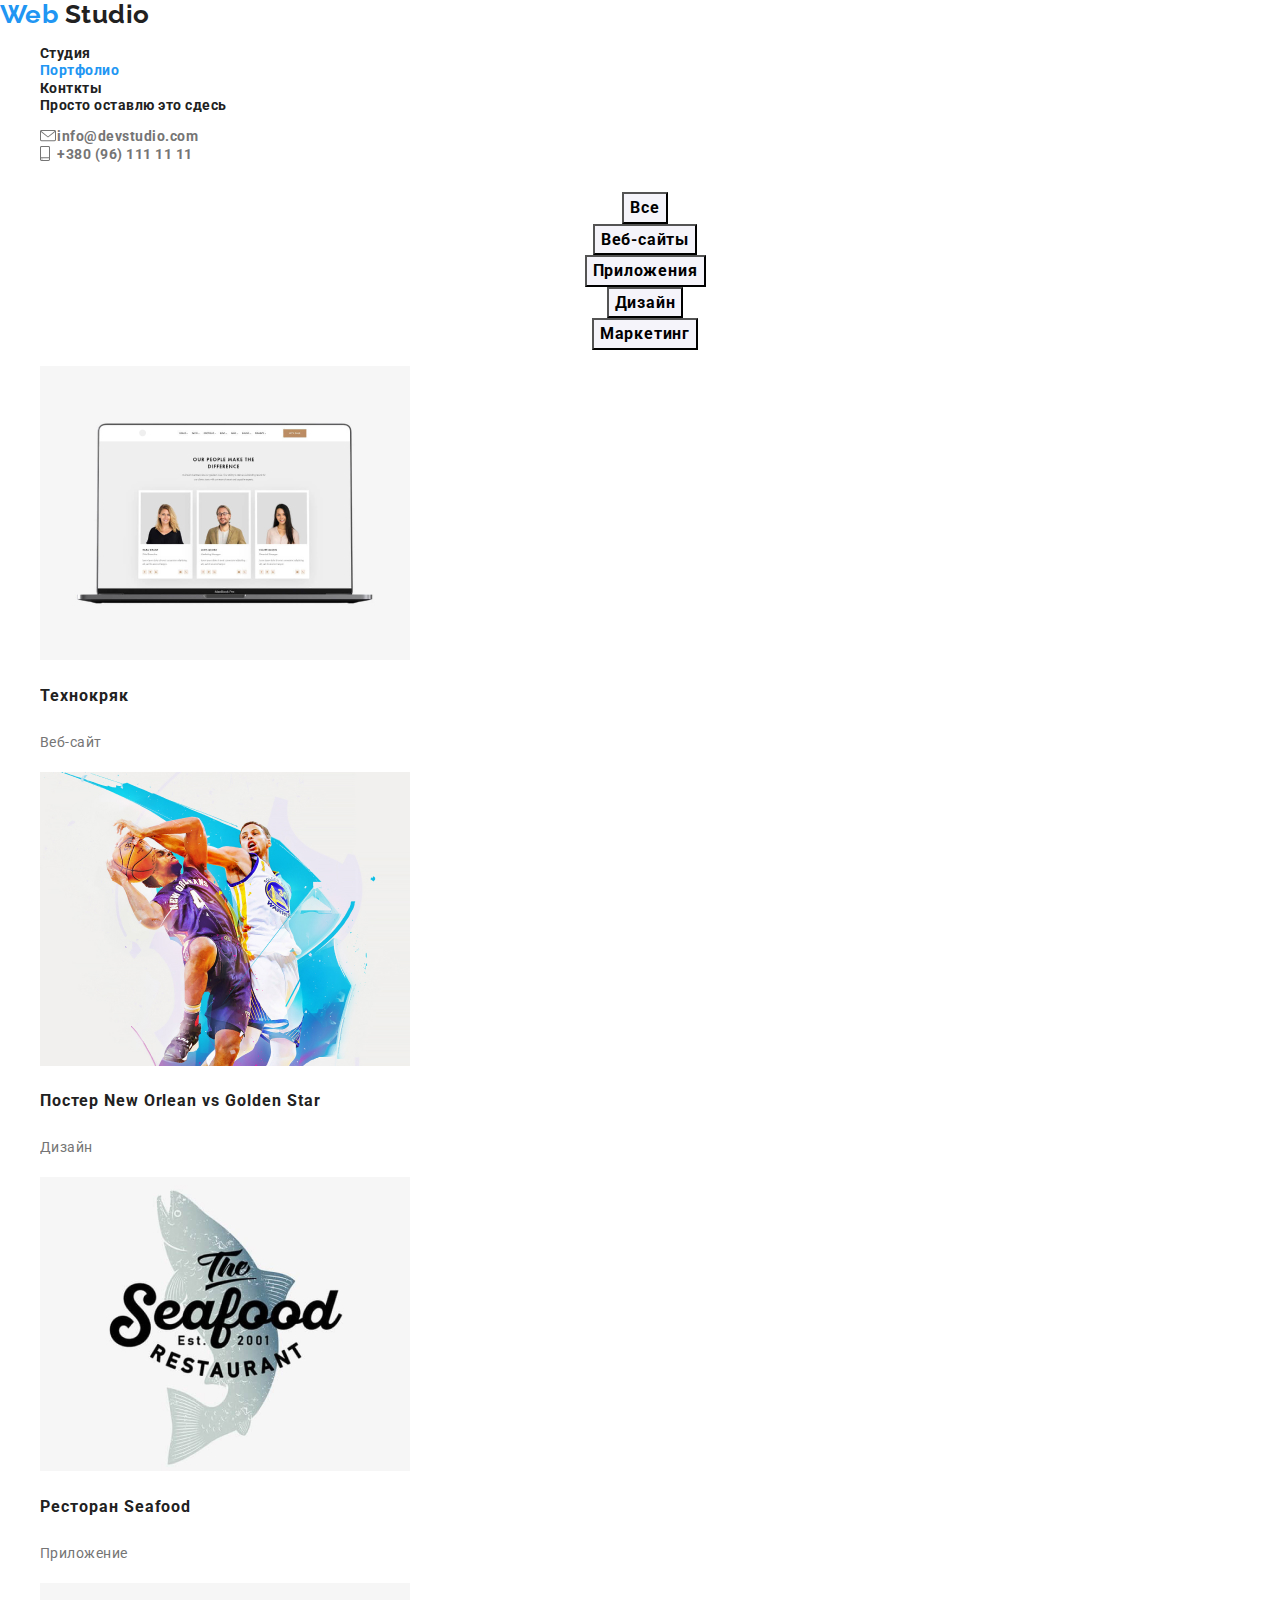
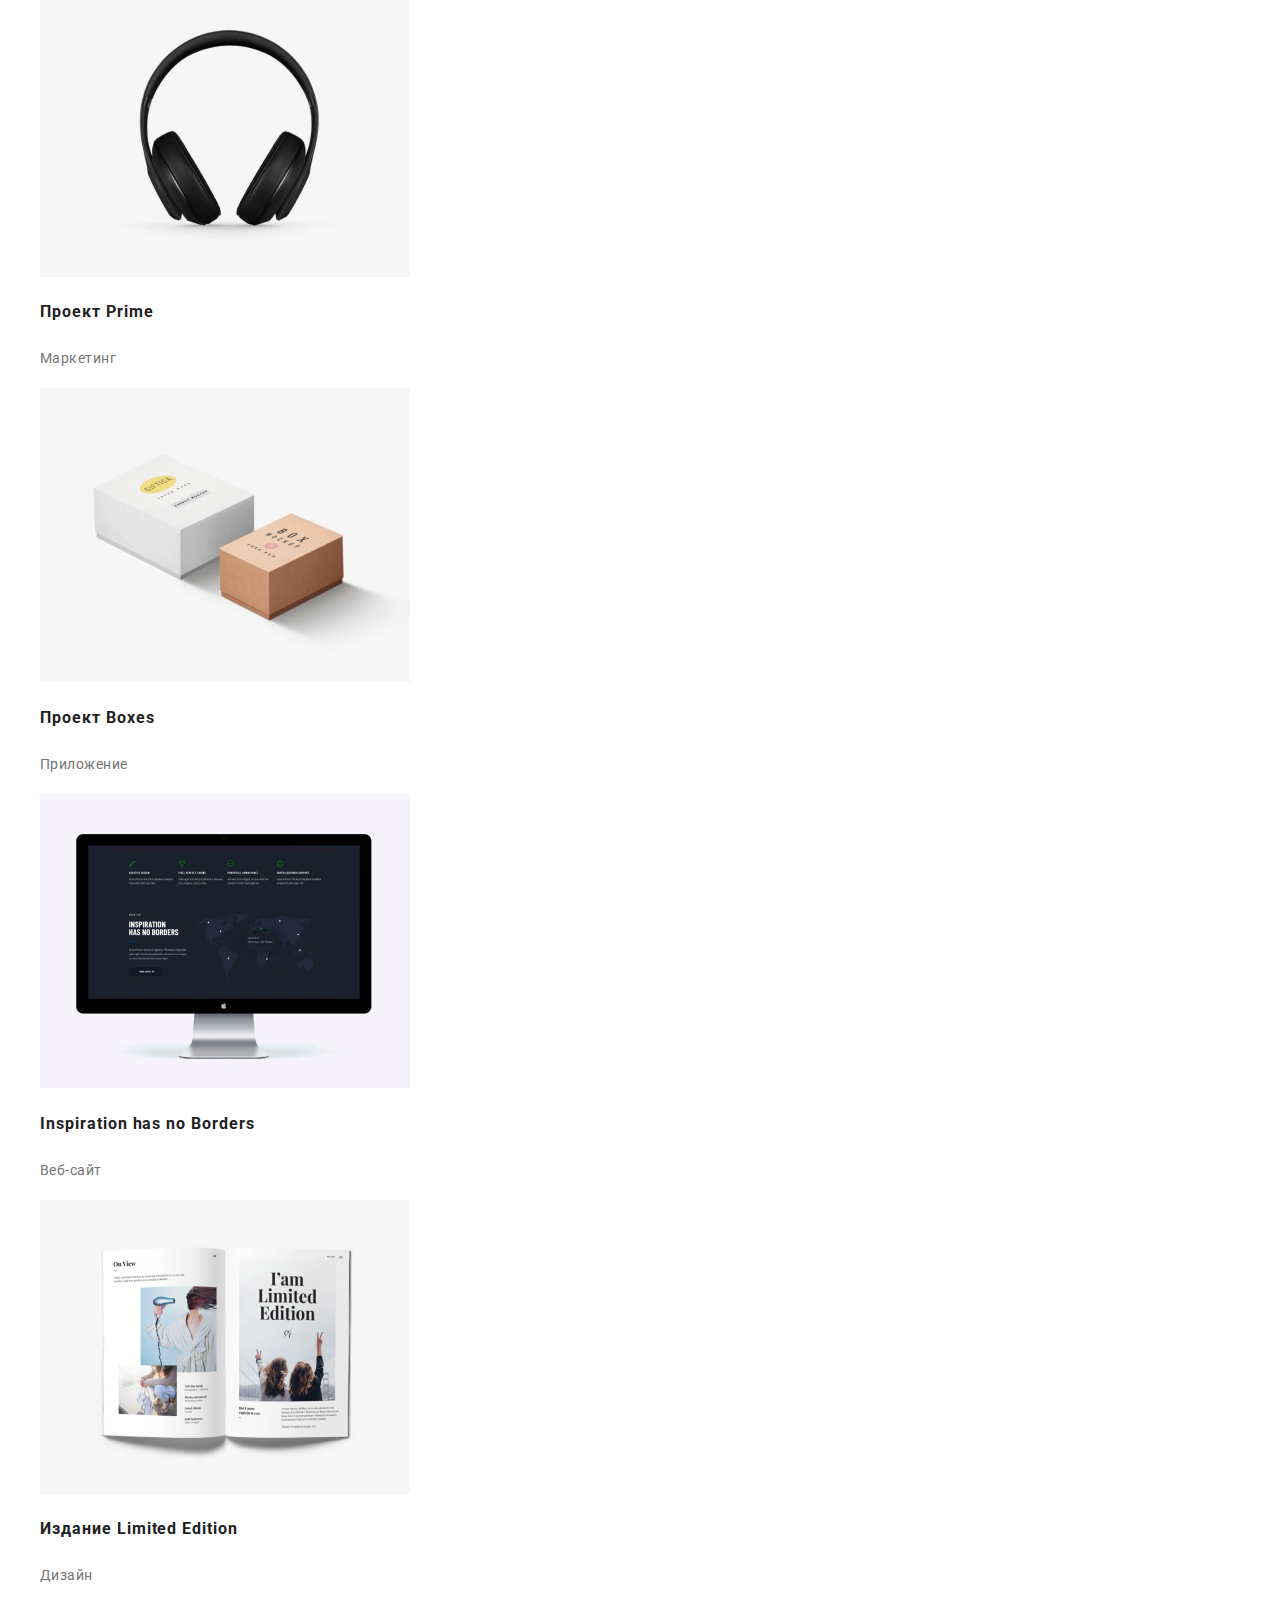
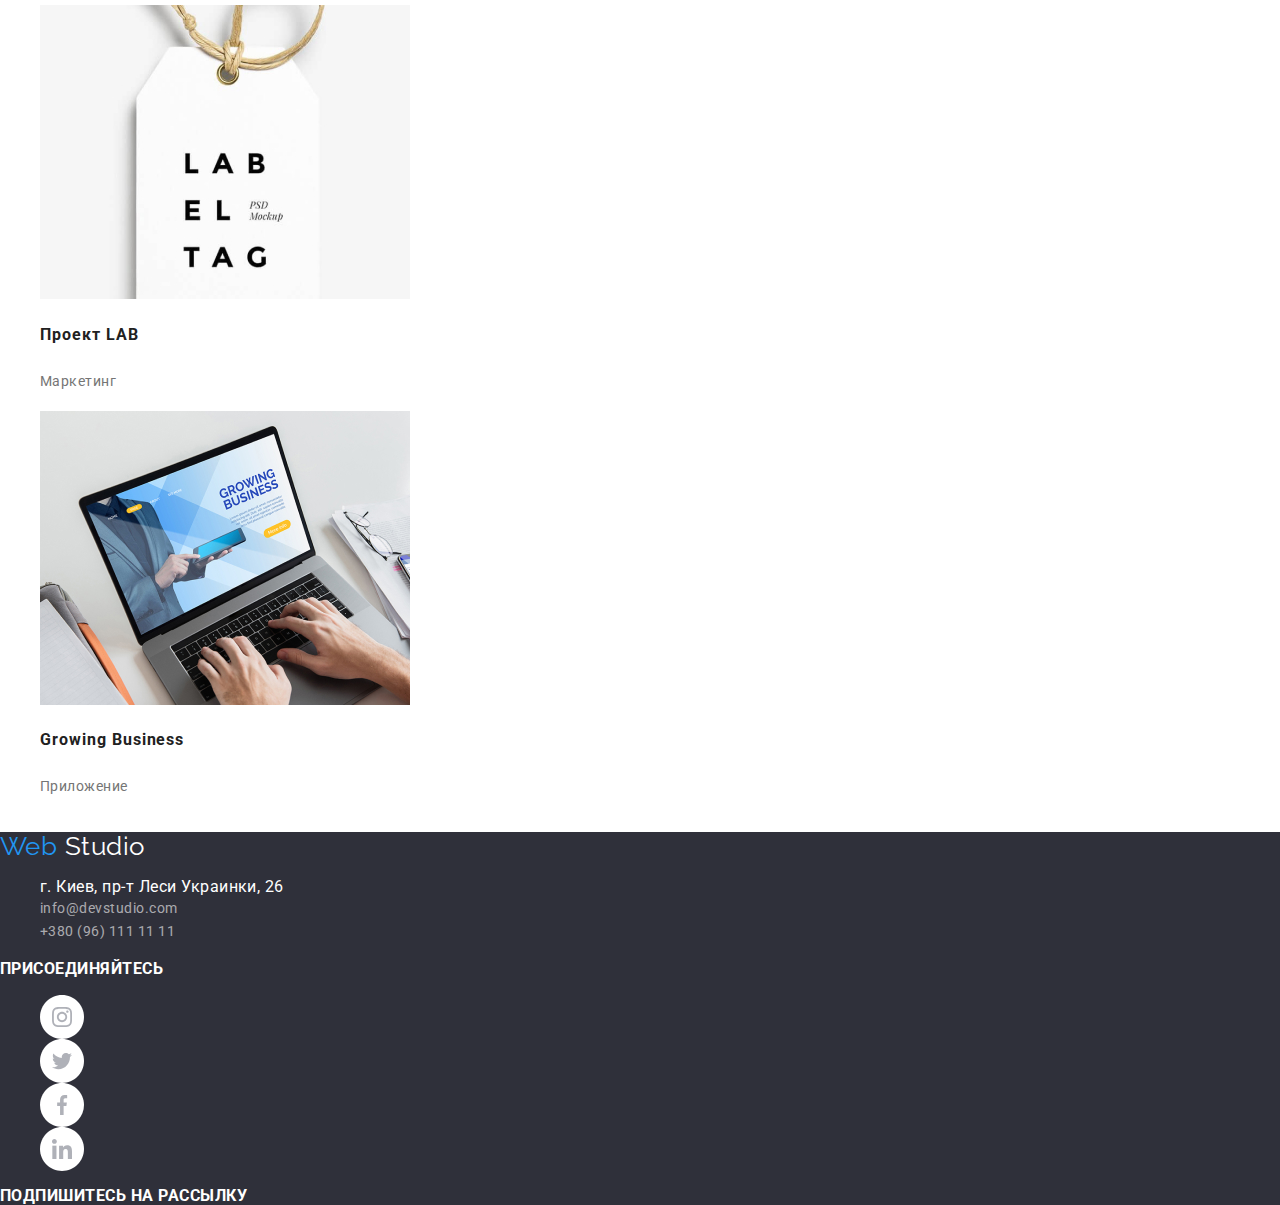
==== portfolio.html @ a967880a "Start" ====
<!DOCTYPE html>
<html lang="ru">

<head>
    <meta charset="UTF-8">
    <meta name="viewport" content="width=device-width, initial-scale=1.0">
    <link href="https://fonts.googleapis.com/css2?family=Roboto:wght@400;600&display=swap" rel="stylesheet">
    <link href="https://fonts.googleapis.com/css2?family=Raleway:wght@700&display=swap" rel="stylesheet">
    <link rel="stylesheet" href="./css/normalize.css">
    <link rel="stylesheet" href="./css/styles.css">
    <title>Web Studio</title>
</head>

<body>
    <header>
        <div class="wrapper-in-header">
            <nav class="top">
                <a class="logo" href="./index.html" aria-label="Главная страница"><span>Web</span> Studio</a>
                <ul class="top-nav-ul">
                    <li><a href="./index.html">Студия</a></li>
                    <li><a class="active-page" href="#">Портфолио</a></li>
                    <li><a href="#">Конткты</a></li>
                    <li><a href="https://xdpiqbx.github.io/goit-html-my/" target="_blank">Просто оставлю это сдесь</a></li>
                </ul>
            </nav>
            <address class="addres-header">
                <ul class="contact">
                    <li class="envelope">
                        <a href="mailto:info@devstudio.com" aria-label="e-mail">
                            &nbsp; &nbsp; &nbsp;info@devstudio.com
                            <!--тут я типа не знаю про padding ;)-->
                        </a>
                    </li>
                    <li class="phone">
                        <a href="tel:+380961111111" aria-label="Телефон">
                            &nbsp; &nbsp; &nbsp;+380 (96) 111 11 11
                            <!-- и тут тож ;)-->
                        </a>
                    </li>
                </ul>
            </address>
        </div>
    </header>
    <main>
        <section class="section portfolio">
            <h1 class="hidden-header-h">Портфолио</h1>
            <ul class="btn-group">
                <li><button type="button">Все</button></li>
                <li><button type="button">Веб-сайты</button></li>
                <li><button type="button">Приложения</button></li>
                <li><button type="button">Дизайн</button></li>
                <li><button type="button">Маркетинг</button></li>
            </ul>
            <ul class="ul-portfolio">
                <li>
                    <a href="#" aria-label="Ноутбук Технокряк">
                        <p class="hover-text" hidden>
                            Технокряк это современная площадка распространения коронавируса.
                            Компании используют эту платформу для цифрового шпионажа и атак
                            на защищённые сервера конкурентов.
                        </p>
                        <img src="./images/portfolio/project1.jpg" alt="Ноутбук Технокряк">
                        <h2>Технокряк</h2>
                        <p class="filter">Веб-сайт</p>
                    </a>
                </li>
                <li class="project2">
                    <a href="#" aria-label="Постер Баскербол">
                        <p class="hover-text" hidden>
                            Технокряк это современная площадка распространения коронавируса. Компании используют эту платформу для цифрового
                            шпионажа и атак на защищённые сервера конкурентов.
                        </p>
                        <img src="./images/portfolio/project2.jpg" alt="Постер Баскербол">
                        <h2>Постер New Orlean vs Golden Star</h2>
                        <p class="filter">Дизайн</p>
                    </a>
                </li>
                <li class="project3">
                    <a href="#" aria-label="Ресторан Seafood">
                        <p class="hover-text" hidden>
                            Технокряк это современная площадка распространения коронавируса. Компании используют эту платформу для цифрового
                            шпионажа и атак на защищённые сервера конкурентов.
                        </p>
                        <img src="./images/portfolio/project3.jpg" alt="Лого Ресторана Seafood">
                        <h2>Ресторан Seafood</h2>
                        <p class="filter">Приложение</p>
                    </a>
                </li>
                <li class="project4">
                    <a href="#" aria-label="Проект Prime">
                        <p class="hover-text" hidden>
                            Технокряк это современная площадка распространения коронавируса. Компании используют эту платформу для цифрового
                            шпионажа и атак на защищённые сервера конкурентов.
                        </p>
                        <img src="./images/portfolio/project4.jpg" alt="Наушники">
                        <h2>Проект Prime</h2>
                        <p class="filter">Маркетинг</p>
                    </a>
                </li>
                <li class="project5">
                    <a href="#" aria-label="Проект коробки">
                        <p class="hover-text" hidden>
                            Технокряк это современная площадка распространения коронавируса. Компании используют эту платформу для цифрового
                            шпионажа и атак на защищённые сервера конкурентов.
                        </p>
                        <img src="./images/portfolio/project5.jpg" alt="Чудо коробки">
                        <h2>Проект Boxes</h2>
                        <p class="filter">Приложение</p>
                    </a>
                </li>
                <li class="project6">
                    <a href="#" aria-label="Веб-сайт">
                        <p class="hover-text" hidden>
                            Технокряк это современная площадка распространения коронавируса. Компании используют эту платформу для цифрового
                            шпионажа и атак на защищённые сервера конкурентов.
                        </p>
                        <img src="./images/portfolio/project6.jpg" alt="Сайт на мониторе">
                        <h2>Inspiration has no Borders</h2>
                        <p class="filter">Веб-сайт</p>
                    </a>
                </li>
                <li class="project7">
                    <a href="#" aria-label="Дизайн">
                        <p class="hover-text" hidden>
                            Технокряк это современная площадка распространения коронавируса. Компании используют эту платформу для цифрового
                            шпионажа и атак на защищённые сервера конкурентов.
                        </p>
                        <img src="./images/portfolio/project7.jpg" alt="Разворот книги с фантастическим дизайном">
                        <h2>Издание Limited Edition</h2>
                        <p class="filter">Дизайн</p>
                    </a>
                </li>
                <li class="project8">
                    <a href="#" aria-label="Маркетинг">
                        <p class="hover-text" hidden>
                            Технокряк это современная площадка распространения коронавируса. Компании используют эту платформу для цифрового
                            шпионажа и атак на защищённые сервера конкурентов.
                        </p>
                        <img src="./images/portfolio/project8.jpg" alt="Прикольная лейба на шнурке">
                        <h2>Проект LAB</h2>
                        <p class="filter">Маркетинг</p>
                    </a>
                </li>
                <li class="project9">
                    <a href="#" aria-label="Приложение">
                        <p class="hover-text" hidden>
                            Технокряк это современная площадка распространения коронавируса. Компании используют эту платформу для цифрового
                            шпионажа и атак на защищённые сервера конкурентов.
                        </p>
                        <img src="./images/portfolio/project9.jpg" alt="Приложение на ноутбуке">
                        <h2>Growing Business</h2>
                        <p class="filter">Приложение</p>
                    </a>
                </li>
            </ul>
        </section>
    </main>
    <footer>
        <div class="wrapper-in-footer">
            <div>
                <a class="logo" href="./index.html" aria-label="Главная страница"><span>Web</span> Studio</a>
                <address class="addres-footer">
                    <ul>
                        <li>г. Киев, пр-т Леси Украинки, 26</li>
                        <li><a href="mailto:info@devstudio.com">info@devstudio.com</a></li>
                        <li><a href="tel:+380961111111">+380 (96) 111 11 11</a></li>
                    </ul>
                </address>
            </div>
            <div class="join">
                <b>ПРИСОЕДИНЯЙТЕСЬ</b>
                <ul>
                    <li class="instagram"><a href="#" aria-label="Instagram"></a></li>
                    <li class="twitter"><a href="#" aria-label="Twitter"></a></li>
                    <li class="facebook"><a href="#" aria-label="Facebook"></a></li>
                    <li class="linkedin"><a href="#" aria-label="Linkedin"></a></li>
                </ul>
            </div>
            <div class="subscribe">
                <b>ПОДПИШИТЕСЬ НА РАССЫЛКУ</b>
            </div>
        </div>
    </footer>
</body>
</html>
---- css/styles.css ----
:root{
    --main-font-family: 'Roboto', sans-serif;
    --logo-font-family: 'Raleway', sans-serif;
    
    --main-font-color: #212121;
    --main-font-on-dark-fon-color: #ffffff;
    --secondary-font-color: #757575;
    --address-footer-a-color: rgba(255, 255, 255, 0.6);

    --secondary-bg-color: #F5F4FA;
    --member-card-bg-color: #ffffff;
    --what-we-do-card-header-bg-color: rgba(47, 48, 58, 0.8);
    --footer-bg-color: #2F303A;

    --header-border-color: #ECECEC;
    --clients-border-color: #AFB1B8;
    --portfolio-card-border-color: #EEEEEE;
    
    --main-hover-color: #2196F3;

    --max-width: 1250px;
}



/* body ===================================================================== */
body{
    font-family: var(--main-font-family);
    color: var(--main-font-color);
    letter-spacing: 0.03em;
}



/* some reset ===================================================================== */
a{ text-decoration: none; }

address{ font-style: normal; }

ul{ list-style-type: none; }



/* Header ===================================================================== */
header{
    color: var(--main-font-color);
}


    header li, header a{
        font-weight: 700;
        vertical-align: middle;
        color: var(--main-font-color);
    }

        .logo{
            font-family: var(--logo-font-family);
            font-size: 26px;
            color: var(--main-font-color);
            text-decoration: none;
        }

            .logo span{ color: var(--main-hover-color); }

        .top,
        .top-nav-ul,
        .addres-header{
            font-size: 14px;
        }

            .addres-header a{ color: var(--secondary-font-color); }

        .contact li{
            background-repeat: no-repeat;
            background-position: left;
        }

            .envelope{ /* small icon */
                background-image: url("../images/envelope.svg");
            }

            .phone{ /* small icon */
                background-image: url("../images/smartphone.svg");
            }

    /*menu hover effect ==================== */
    .active-page,
    .top-nav-ul a:hover,
    .top-nav-ul a:focus{
        color: var(--main-hover-color);
    }

    address a:hover,
    address a:focus{ color: var(--main-hover-color); }

/*Footer ===================================================================== */
footer{
    color: var(--main-font-on-dark-fon-color);
    background-color: var(--footer-bg-color);
}
    .wrapper-in-footer{
        max-width: var(--max-width);
    }

    footer div{
        vertical-align: top;
    }

        footer .logo{ color: var(--main-font-on-dark-fon-color); }

            .addres-footer ul li{
                display: block;
            }
    
    .addres-footer ul li a{
        font-family: var(--main-font-family);
        font-style: normal;
        font-weight: 400;
        line-height: 1.7;
        font-size: 14px;
        color: var(--address-footer-a-color);
    }


/*Main element ===================== index.html ================================================*/
.hero{
    text-align: center;
    background-image: url("../images/hero-image.jpg");
    background-position: center;
}

    .wrapper-bg-transparent-in-hero{
        background-color: rgba(47, 48, 58, 0.8);
        height: 100%;
    }

    .hero h1{
        color:var(--main-font-on-dark-fon-color);
        font-family: var(--main-font-family);
        font-style: normal;
        font-weight: 900;
        font-size: 44px;
        line-height: 1.36;
        text-align: center;
        letter-spacing: 0.06em;
        text-transform: uppercase;
    }

    .hero button{
        line-height: 1.9;
        background-color: var(--main-hover-color);
        font-family: var(--main-font-family);
        color: var(--secondary-bg-color);
        font-size: 16px;
        font-weight: 700;
        letter-spacing: 0.06em;
    }

.wrapper-full-width{
    background-color: var(--secondary-bg-color);
}

.section-title{
    font-size: 36px;
    line-height: 1.17;
}



/*in section benefits ===================== index.html ================================================*/
.hidden-header-h{
    line-height: 0;
    font-size: 0;
}

.benefits-list{
    text-align: center;
}

    .benefits-list li{
        width: 270px;
        text-align: left;
    }

        .benefits-list div{
            text-align: center;
            background-color: var(--secondary-bg-color);
            line-height: 120px;
        }

            .benefits-list div img{
                vertical-align: middle;
            }

        .benefits-list p{
            font-family: var(--main-font-family);
            font-style: normal;
            font-weight: 400;
            font-size: 14px;
            line-height: 1.7;
            color: var(--secondary-font-color);
        }



/*in section what-we-do ===================== index.html ================================================*/
.what-we-do a{
    color: var(--main-font-on-dark-fon-color);
}

    .what-we-do h3{
        background-color: var(--what-we-do-card-header-bg-color);
        line-height: 70px;
        font-family: var(--main-font-family);
        font-weight: 600;
        font-size: 14px;
        text-align: center;
        letter-spacing: 0.1em;
        text-transform: uppercase;
    }



/*in section our-team ===================== index.html ================================================*/
.our-team{
    text-align: center;
}
        
    .our-team-member{
        background-color:var(--member-card-bg-color);
        width: 270px;
        text-align: center;
    }

        .our-team-member b{
            font-family: var(--main-font-family);
            font-style: normal;
            font-weight: 400;
            font-size: 16px;
            line-height: 1.9;
            text-align: center;
            color: var(--secondary-font-color);
        }

            .social li,
            .join li{
                height: 44px;
                background-repeat: no-repeat;
            }

                .social a,
                .join a{ /* .join icons in footer */
                    display: block;
                    width: 44px;
                    height: 44px;
                }
            
            .instagram {background-image: url("../images/instagramico.svg");}
            .twitter {background-image: url("../images/twitterico.svg");}
            .facebook {background-image: url("../images/facebookico.svg");}
            .linkedin {background-image: url("../images/linkedinico.svg");}
            


/*in section clients ===================== index.html ================================================*/
.clients{
    text-align: center;
}

    .clients li{
        width: 170px;
        line-height: 90px;
    }

    .clients a{
        background-position: center;
        background-repeat: no-repeat;
        display:block;
    }

        .client1{ background-image: url("../images/clients/client1.svg"); }
        .client2{ background-image: url("../images/clients/client2.svg"); }
        .client3{ background-image: url("../images/clients/client3.svg"); }
        .client4{ background-image: url("../images/clients/client4.svg"); }
        .client5{ background-image: url("../images/clients/client5.svg"); }
        .client6{ background-image: url("../images/clients/client6.svg"); }



/*in section portfolio ===================== portfolio.html ================================================*/    
.portfolio{
    max-width: var(--max-width);
}

    .btn-group{
        text-align: center;
    }

        .btn-group button{
            font-size: 16px;
            line-height: 1.6;
            background-color: var(--secondary-bg-color);
            font-family: var(--main-font-family);
            font-weight: 700;
            letter-spacing: 0.05em;
        }

        .btn-group button:hover,
        .btn-group button:focus{
            background-color: var(--main-hover-color);
            color: var(--secondary-bg-color);
        }

    .ul-portfolio{
        text-align: center;
    }

        .ul-portfolio li{
            width: 370px;
            overflow: hidden;
        }
        
        .ul-portfolio a{
            text-decoration: none;
            width: inherit;
        }
            .ul-portfolio li h2,
            .ul-portfolio li p{
                text-align: left;
            } 

        .ul-portfolio a h2{
            color: var(--main-font-color);
            font-family: var(--main-font-family);
            font-style: normal;
            font-weight: 700;
            font-size: 16px;
            line-height: 2.25;
            letter-spacing: 0.06em;
        }

        .ul-portfolio p{
            color: var(--secondary-font-color);
            font-family: var(--main-font-family);
            font-style: normal;
            font-weight: 400;
            font-size: 14px;
            line-height: 2.14;
        }

        .ul-portfolio .hover-text{
            visibility: hidden;
        }
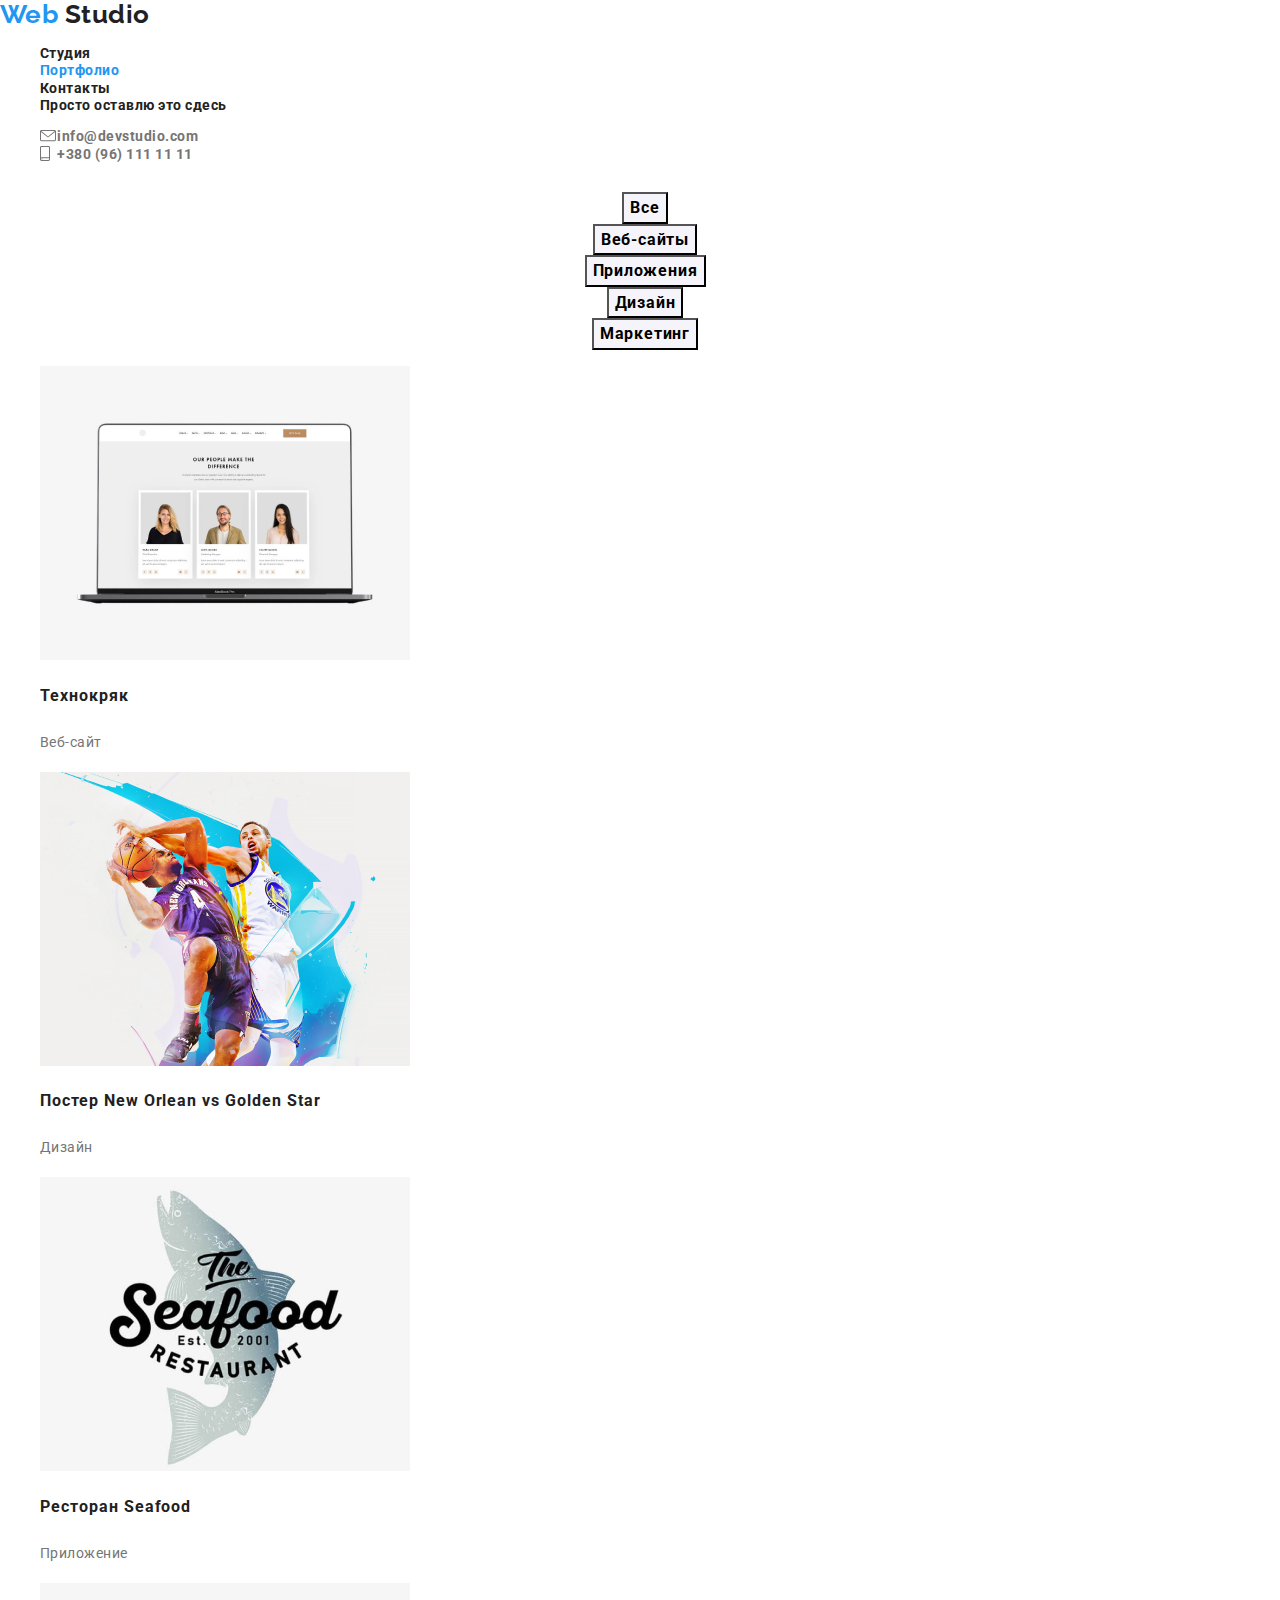
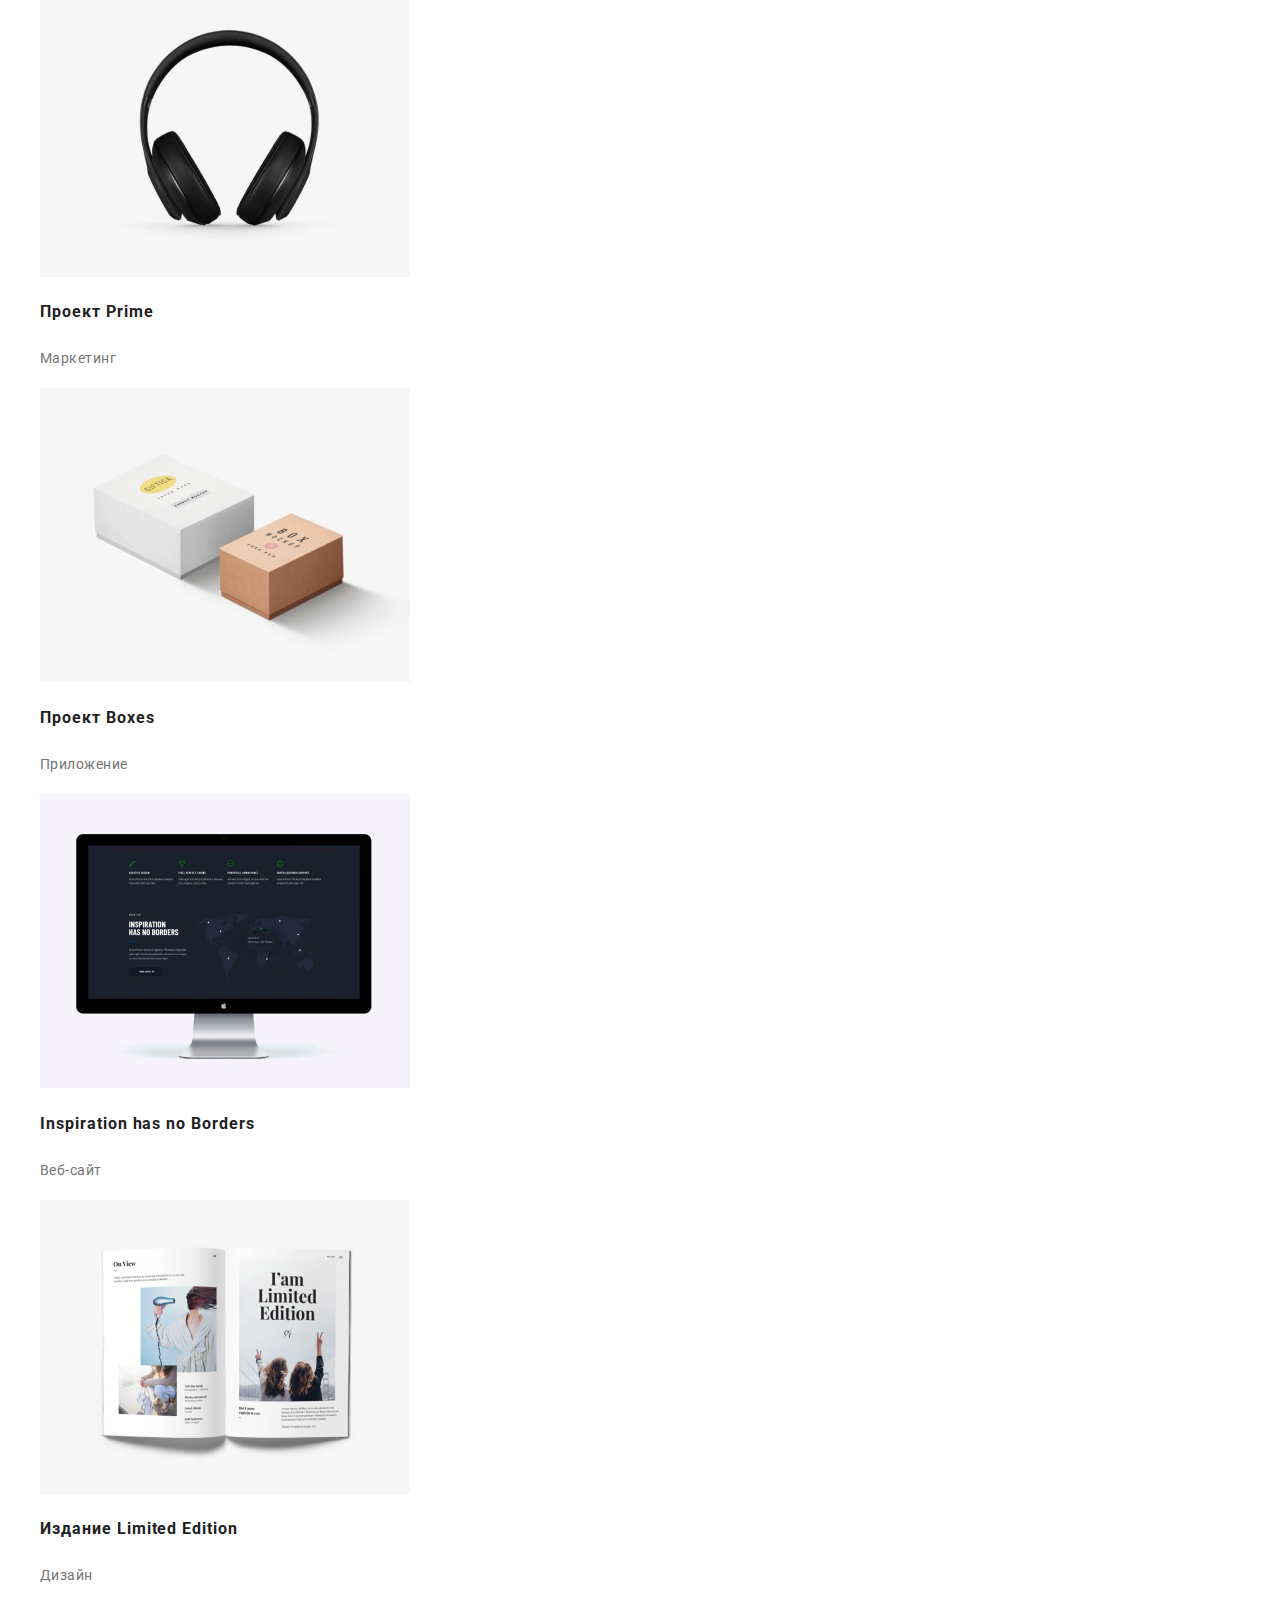
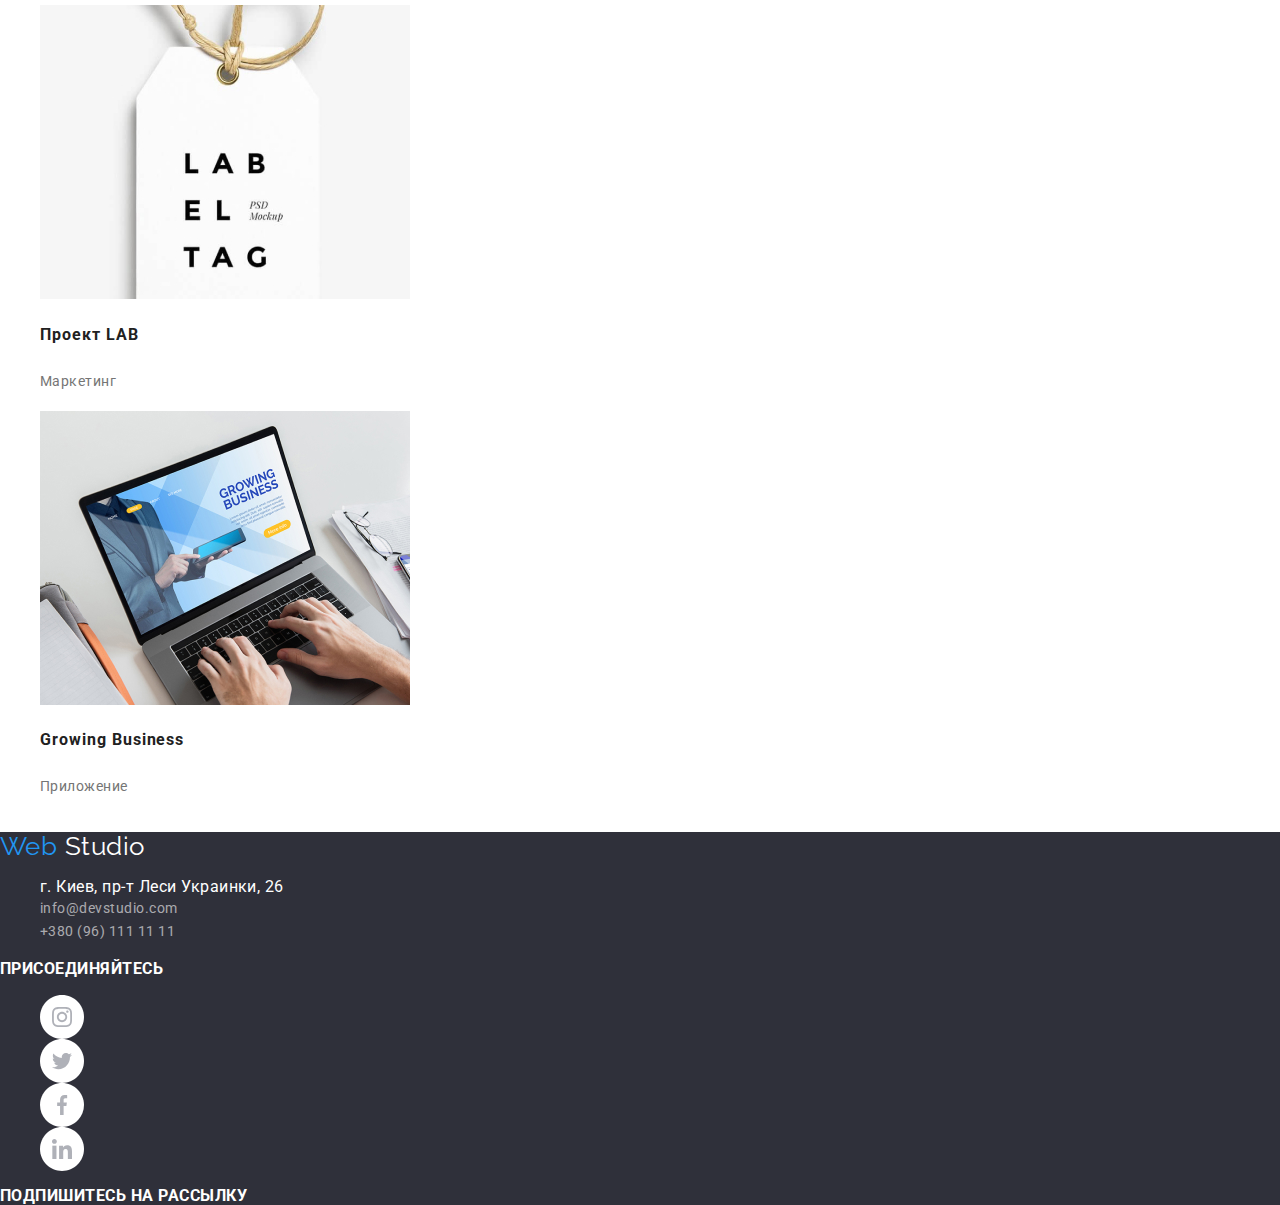
==== commit 35be4d39: "очепятка" ====
--- a/portfolio.html
+++ b/portfolio.html
@@ -19,7 +19,7 @@
                 <ul class="top-nav-ul">
                     <li><a href="./index.html">Студия</a></li>
                     <li><a class="active-page" href="#">Портфолио</a></li>
-                    <li><a href="#">Конткты</a></li>
+                    <li><a href="#">Контакты</a></li>
                     <li><a href="https://xdpiqbx.github.io/goit-html-my/" target="_blank">Просто оставлю это сдесь</a></li>
                 </ul>
             </nav>
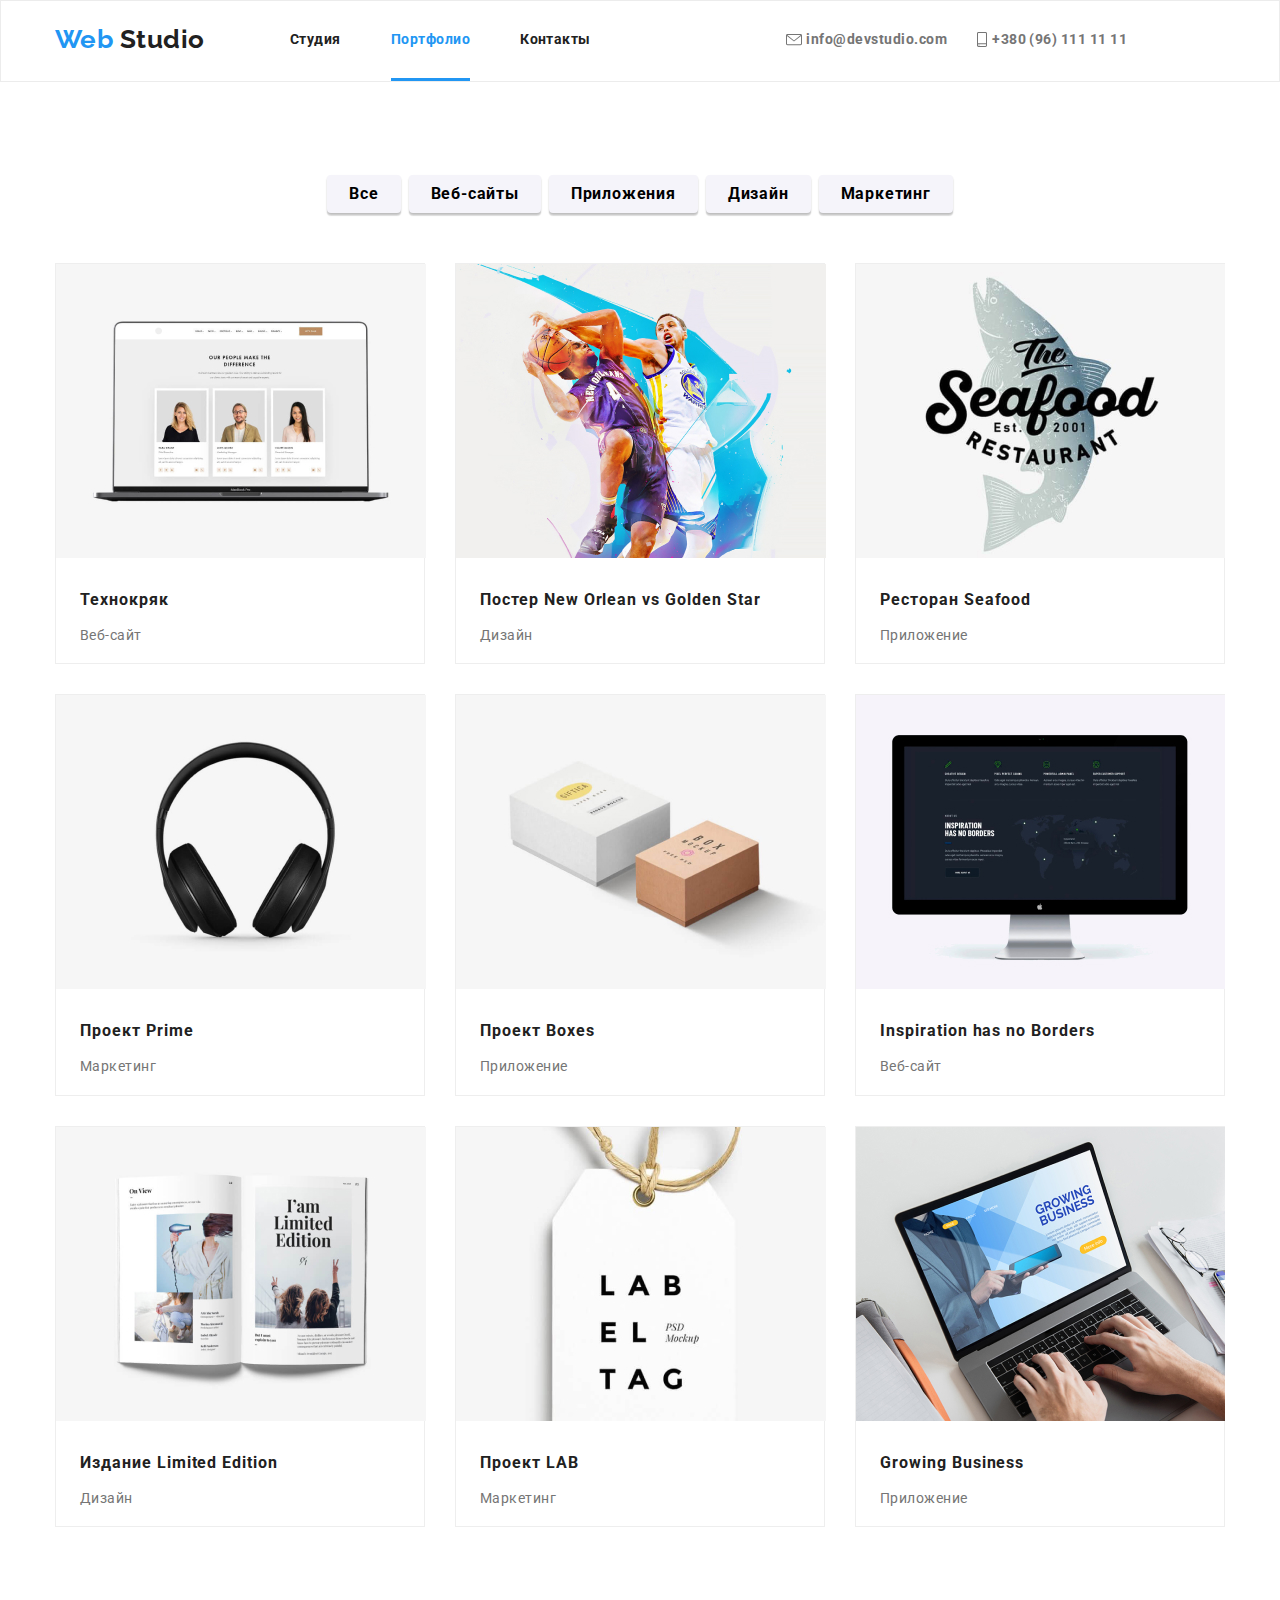
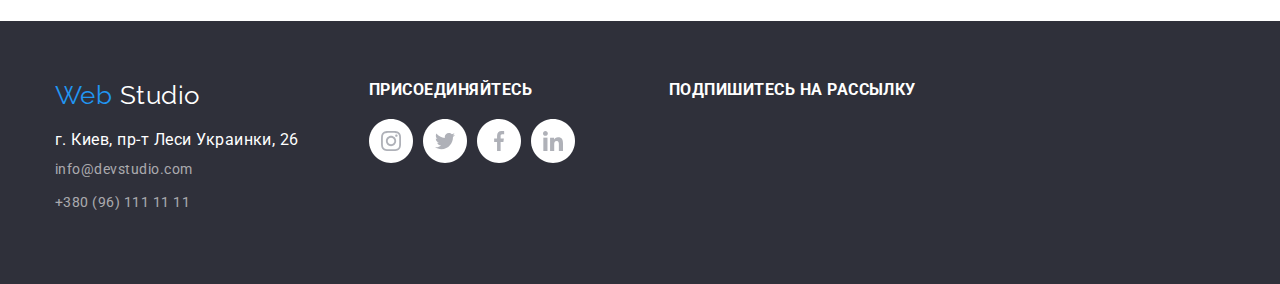
==== commit 119ee8e9: "HW-3" ====
--- a/portfolio.html
+++ b/portfolio.html
@@ -1,6 +1,5 @@
 <!DOCTYPE html>
 <html lang="ru">
-
 <head>
     <meta charset="UTF-8">
     <meta name="viewport" content="width=device-width, initial-scale=1.0">
@@ -13,29 +12,21 @@
 
 <body>
     <header>
-        <div class="wrapper-in-header">
-            <nav class="top">
+        <div class="wrapper-in-header section flex-container">
+            <nav class="top flex-container">
                 <a class="logo" href="./index.html" aria-label="Главная страница"><span>Web</span> Studio</a>
-                <ul class="top-nav-ul">
+                <ul class="top-nav-ul flex-container">
                     <li><a href="./index.html">Студия</a></li>
                     <li><a class="active-page" href="#">Портфолио</a></li>
                     <li><a href="#">Контакты</a></li>
-                    <li><a href="https://xdpiqbx.github.io/goit-html-my/" target="_blank">Просто оставлю это сдесь</a></li>
                 </ul>
             </nav>
             <address class="addres-header">
-                <ul class="contact">
+                <ul class="contact flex-container">
                     <li class="envelope">
-                        <a href="mailto:info@devstudio.com" aria-label="e-mail">
-                            &nbsp; &nbsp; &nbsp;info@devstudio.com
-                            <!--тут я типа не знаю про padding ;)-->
-                        </a>
+                        <a href="mailto:info@devstudio.com" aria-label="e-mail">info@devstudio.com</a>
                     </li>
-                    <li class="phone">
-                        <a href="tel:+380961111111" aria-label="Телефон">
-                            &nbsp; &nbsp; &nbsp;+380 (96) 111 11 11
-                            <!-- и тут тож ;)-->
-                        </a>
+                    <li class="phone"><a href="tel:+380961111111" aria-label="Телефон">+380 (96) 111 11 11</a>
                     </li>
                 </ul>
             </address>
@@ -44,14 +35,14 @@
     <main>
         <section class="section portfolio">
             <h1 class="hidden-header-h">Портфолио</h1>
-            <ul class="btn-group">
+            <ul class="btn-group flex-container">
                 <li><button type="button">Все</button></li>
                 <li><button type="button">Веб-сайты</button></li>
                 <li><button type="button">Приложения</button></li>
                 <li><button type="button">Дизайн</button></li>
                 <li><button type="button">Маркетинг</button></li>
             </ul>
-            <ul class="ul-portfolio">
+            <ul class="ul-portfolio flex-container">
                 <li>
                     <a href="#" aria-label="Ноутбук Технокряк">
                         <p class="hover-text" hidden>
@@ -156,8 +147,8 @@
         </section>
     </main>
     <footer>
-        <div class="wrapper-in-footer">
-            <div>
+        <div class="wrapper-in-footer section flex-container">
+            <div class="logo-and-contact">
                 <a class="logo" href="./index.html" aria-label="Главная страница"><span>Web</span> Studio</a>
                 <address class="addres-footer">
                     <ul>
@@ -169,7 +160,7 @@
             </div>
             <div class="join">
                 <b>ПРИСОЕДИНЯЙТЕСЬ</b>
-                <ul>
+                <ul class="social flex-container">
                     <li class="instagram"><a href="#" aria-label="Instagram"></a></li>
                     <li class="twitter"><a href="#" aria-label="Twitter"></a></li>
                     <li class="facebook"><a href="#" aria-label="Facebook"></a></li>
--- a/css/styles.css
+++ b/css/styles.css
@@ -18,10 +18,18 @@
     
     --main-hover-color: #2196F3;
 
-    --max-width: 1250px;
-}
-
-
+    --max-width: 1200px;
+}
+
+html {
+    box-sizing: border-box;
+}
+  
+*,
+*::before,
+*::after {
+    box-sizing: inherit;
+}
 
 /* body ===================================================================== */
 body{
@@ -30,30 +38,59 @@
     letter-spacing: 0.03em;
 }
 
-
-
 /* some reset ===================================================================== */
 a{ text-decoration: none; }
 
 address{ font-style: normal; }
 
-ul{ list-style-type: none; }
-
-
+ul{ 
+    list-style-type: none;
+    padding: 0;
+    margin: 0;
+}
+
+p, h2{
+    margin: 0;
+}
 
 /* Header ===================================================================== */
 header{
     color: var(--main-font-color);
-}
-
+    border: 1px solid var(--header-border-color);;
+}
+
+.section{
+    margin: 0 auto;
+    max-width: var(--max-width);
+    padding-left: 15px;
+    padding-right: 15px;
+}
+
+.index-no-border{
+    border: 0;
+}
+
+.wrapper-in-header{
+    height: 80px;
+}
+
+.flex-container{
+    display: flex;
+    align-items: stretch;
+    flex-grow: 2;
+    flex-wrap: wrap;
+
+}
 
     header li, header a{
+        display: block;
+        line-height: 77px;
         font-weight: 700;
-        vertical-align: middle;
         color: var(--main-font-color);
     }
 
         .logo{
+            margin-right: 85px;
             font-family: var(--logo-font-family);
             font-size: 26px;
             color: var(--main-font-color);
@@ -68,18 +105,32 @@
             font-size: 14px;
         }
 
+            .top-nav-ul li:not(:last-child){
+                margin-right: 50px;
+            }
+        
+        .addres-header{
+            flex-grow: 1;
+        }
+
             .addres-header a{ color: var(--secondary-font-color); }
 
-        .contact li{
-            background-repeat: no-repeat;
-            background-position: left;
-        }
+            .contact li:not(:last-child){
+                margin-right: 30px;
+            }
+            
+            .contact li{
+                background-repeat: no-repeat;
+                background-position: left;
+            }
 
             .envelope{ /* small icon */
+                padding-left: 20px;
                 background-image: url("../images/envelope.svg");
             }
 
             .phone{ /* small icon */
+                padding-left: 15px;
                 background-image: url("../images/smartphone.svg");
             }
 
@@ -88,10 +139,15 @@
     .top-nav-ul a:hover,
     .top-nav-ul a:focus{
         color: var(--main-hover-color);
-    }
-
+        border-bottom: solid 3px var(--main-hover-color);
+        border-collapse: collapse;
+    }
+    
     address a:hover,
-    address a:focus{ color: var(--main-hover-color); }
+    address a:focus{
+        color: var(--main-hover-color);
+    }
+
 
 /*Footer ===================================================================== */
 footer{
@@ -99,6 +155,7 @@
     background-color: var(--footer-bg-color);
 }
     .wrapper-in-footer{
+        padding-top: 60px;
         max-width: var(--max-width);
     }
 
@@ -106,12 +163,33 @@
         vertical-align: top;
     }
 
+    .logo-and-contact{
+        margin-right: 70px;
+        padding-bottom: 60px;
+    }
+
+    .logo-and-contact .logo,
+    .join b,
+    .subscribe b{
+        display: block;
+        margin-bottom: 20px;
+    }
+
+    .join{
+        width: 206px;
+        margin-right: 94px;
+    }
+
+    .join .social{
+        justify-content: space-between;
+    }
+
         footer .logo{ color: var(--main-font-on-dark-fon-color); }
 
-            .addres-footer ul li{
-                display: block;
-            }
-    
+    .addres-footer ul li{
+        margin-bottom: 9px;
+    }
+
     .addres-footer ul li a{
         font-family: var(--main-font-family);
         font-style: normal;
@@ -127,6 +205,8 @@
     text-align: center;
     background-image: url("../images/hero-image.jpg");
     background-position: center;
+    height: 600px;
+    margin-bottom: 94px;
 }
 
     .wrapper-bg-transparent-in-hero{
@@ -135,6 +215,9 @@
     }
 
     .hero h1{
+        margin: 0;
+        padding-top: 200px;
+        padding-bottom: 30px;
         color:var(--main-font-on-dark-fon-color);
         font-family: var(--main-font-family);
         font-style: normal;
@@ -147,6 +230,7 @@
     }
 
     .hero button{
+        padding: 10px 32px;
         line-height: 1.9;
         background-color: var(--main-hover-color);
         font-family: var(--main-font-family);
@@ -154,6 +238,9 @@
         font-size: 16px;
         font-weight: 700;
         letter-spacing: 0.06em;
+        box-shadow: 0px 4px 4px rgba(0, 0, 0, 0.15);
+        border: 0;
+        border-radius: 4px;
     }
 
 .wrapper-full-width{
@@ -168,12 +255,17 @@
 
 
 /*in section benefits ===================== index.html ================================================*/
+.benefits{
+    margin-bottom: 94px;
+}
+
 .hidden-header-h{
     line-height: 0;
     font-size: 0;
 }
 
 .benefits-list{
+    justify-content: space-between;
     text-align: center;
 }
 
@@ -186,6 +278,7 @@
             text-align: center;
             background-color: var(--secondary-bg-color);
             line-height: 120px;
+            border-radius: 4px;
         }
 
             .benefits-list div img{
@@ -204,6 +297,19 @@
 
 
 /*in section what-we-do ===================== index.html ================================================*/
+.what-we-do{
+    margin-bottom: 94px;
+}
+
+.section-title{
+    margin-bottom: 50px;
+    text-align: center;
+}
+
+.what-we-do-list{
+    justify-content: space-between;
+}
+
 .what-we-do a{
     color: var(--main-font-on-dark-fon-color);
 }
@@ -225,11 +331,27 @@
 .our-team{
     text-align: center;
 }
+
+.our-team-list{
+    justify-content: space-between;
+    padding-bottom: 94px;
+}
+
+.our-team h2{
+    padding-top: 94px;
+    margin-bottom: 50px;
+}
         
     .our-team-member{
         background-color:var(--member-card-bg-color);
         width: 270px;
         text-align: center;
+        background: #FFFFFF;
+        box-shadow: 
+            0px 2px 1px rgba(0, 0, 0, 0.2),
+            0px 1px 1px rgba(0, 0, 0, 0.14),
+            0px 1px 3px rgba(0, 0, 0, 0.12);
+        border-radius: 0px 0px 4px 4px;
     }
 
         .our-team-member b{
@@ -240,6 +362,11 @@
             line-height: 1.9;
             text-align: center;
             color: var(--secondary-font-color);
+        }
+
+        .social{
+            margin-bottom: 24px;
+            justify-content: space-evenly;
         }
 
             .social li,
@@ -265,11 +392,27 @@
 /*in section clients ===================== index.html ================================================*/
 .clients{
     text-align: center;
-}
+    margin-top: 94px;
+}
+    .clients .section-title{
+        margin-bottom: 50px;
+    }
+
+    .clients-list{
+        justify-content: space-between;
+        margin-bottom: 94px;
+    }
 
     .clients li{
         width: 170px;
         line-height: 90px;
+        border: 1px solid #AFB1B8;
+        box-sizing: border-box;
+        border-radius: 4px;
+    }
+
+    .clients li:hover{
+        border: 1px solid var(--main-hover-color);
     }
 
     .clients a{
@@ -289,20 +432,34 @@
 
 /*in section portfolio ===================== portfolio.html ================================================*/    
 .portfolio{
+    margin-top: 93px;
     max-width: var(--max-width);
 }
 
     .btn-group{
+        margin-bottom: 50px;
         text-align: center;
+        justify-content: center;
+    }
+
+    .btn-group li:not(:last-child){
+        margin-right: 8px;
     }
 
         .btn-group button{
+            padding: 6px 22px;
             font-size: 16px;
             line-height: 1.6;
             background-color: var(--secondary-bg-color);
             font-family: var(--main-font-family);
             font-weight: 700;
             letter-spacing: 0.05em;
+            border: none;
+            box-shadow:
+                0px 2px 2px rgba(0, 0, 0, 0.12),
+                0px 1px 2px rgba(0, 0, 0, 0.08),
+                0px 3px 1px rgba(0, 0, 0, 0.1);
+            border-radius: 4px;
         }
 
         .btn-group button:hover,
@@ -313,41 +470,52 @@
 
     .ul-portfolio{
         text-align: center;
+        justify-content: space-between;
+        margin-bottom: 30px;
+        overflow: hidden;
+        margin-bottom: 94px;
     }
 
         .ul-portfolio li{
             width: 370px;
-            overflow: hidden;
+            border: 1px solid #EEEEEE;
+            box-sizing: border-box;
+            margin-bottom: 30px;
+        }
+
+        .ul-portfolio li:nth-child(n+7){
+            margin-bottom: 0
         }
         
-        .ul-portfolio a{
-            text-decoration: none;
-            width: inherit;
-        }
+            .ul-portfolio a{
+                display: block;
+                text-decoration: none;
+                width: inherit;
+            }
+            
             .ul-portfolio li h2,
-            .ul-portfolio li p{
-                text-align: left;
-            } 
-
-        .ul-portfolio a h2{
-            color: var(--main-font-color);
-            font-family: var(--main-font-family);
-            font-style: normal;
-            font-weight: 700;
-            font-size: 16px;
-            line-height: 2.25;
-            letter-spacing: 0.06em;
-        }
-
-        .ul-portfolio p{
-            color: var(--secondary-font-color);
-            font-family: var(--main-font-family);
-            font-style: normal;
-            font-weight: 400;
-            font-size: 14px;
-            line-height: 2.14;
-        }
-
-        .ul-portfolio .hover-text{
-            visibility: hidden;
-        }+                .ul-portfolio li p{
+                    padding-left: 24px;
+                    text-align: left;
+                }
+                
+                .ul-portfolio a h2{
+                    margin-top: 20px;
+                    color: var(--main-font-color);
+                    font-family: var(--main-font-family);
+                    font-style: normal;
+                    font-weight: 700;
+                    font-size: 16px;
+                    line-height: 2.25;
+                    letter-spacing: 0.06em;
+                }
+                
+                .ul-portfolio p{
+                    margin-top: 9px;
+                    padding-bottom: 20px;
+                    color: var(--secondary-font-color);
+                    font-family: var(--main-font-family);
+                    font-style: normal;
+                    font-weight: 400;
+                    font-size: 14px;
+                }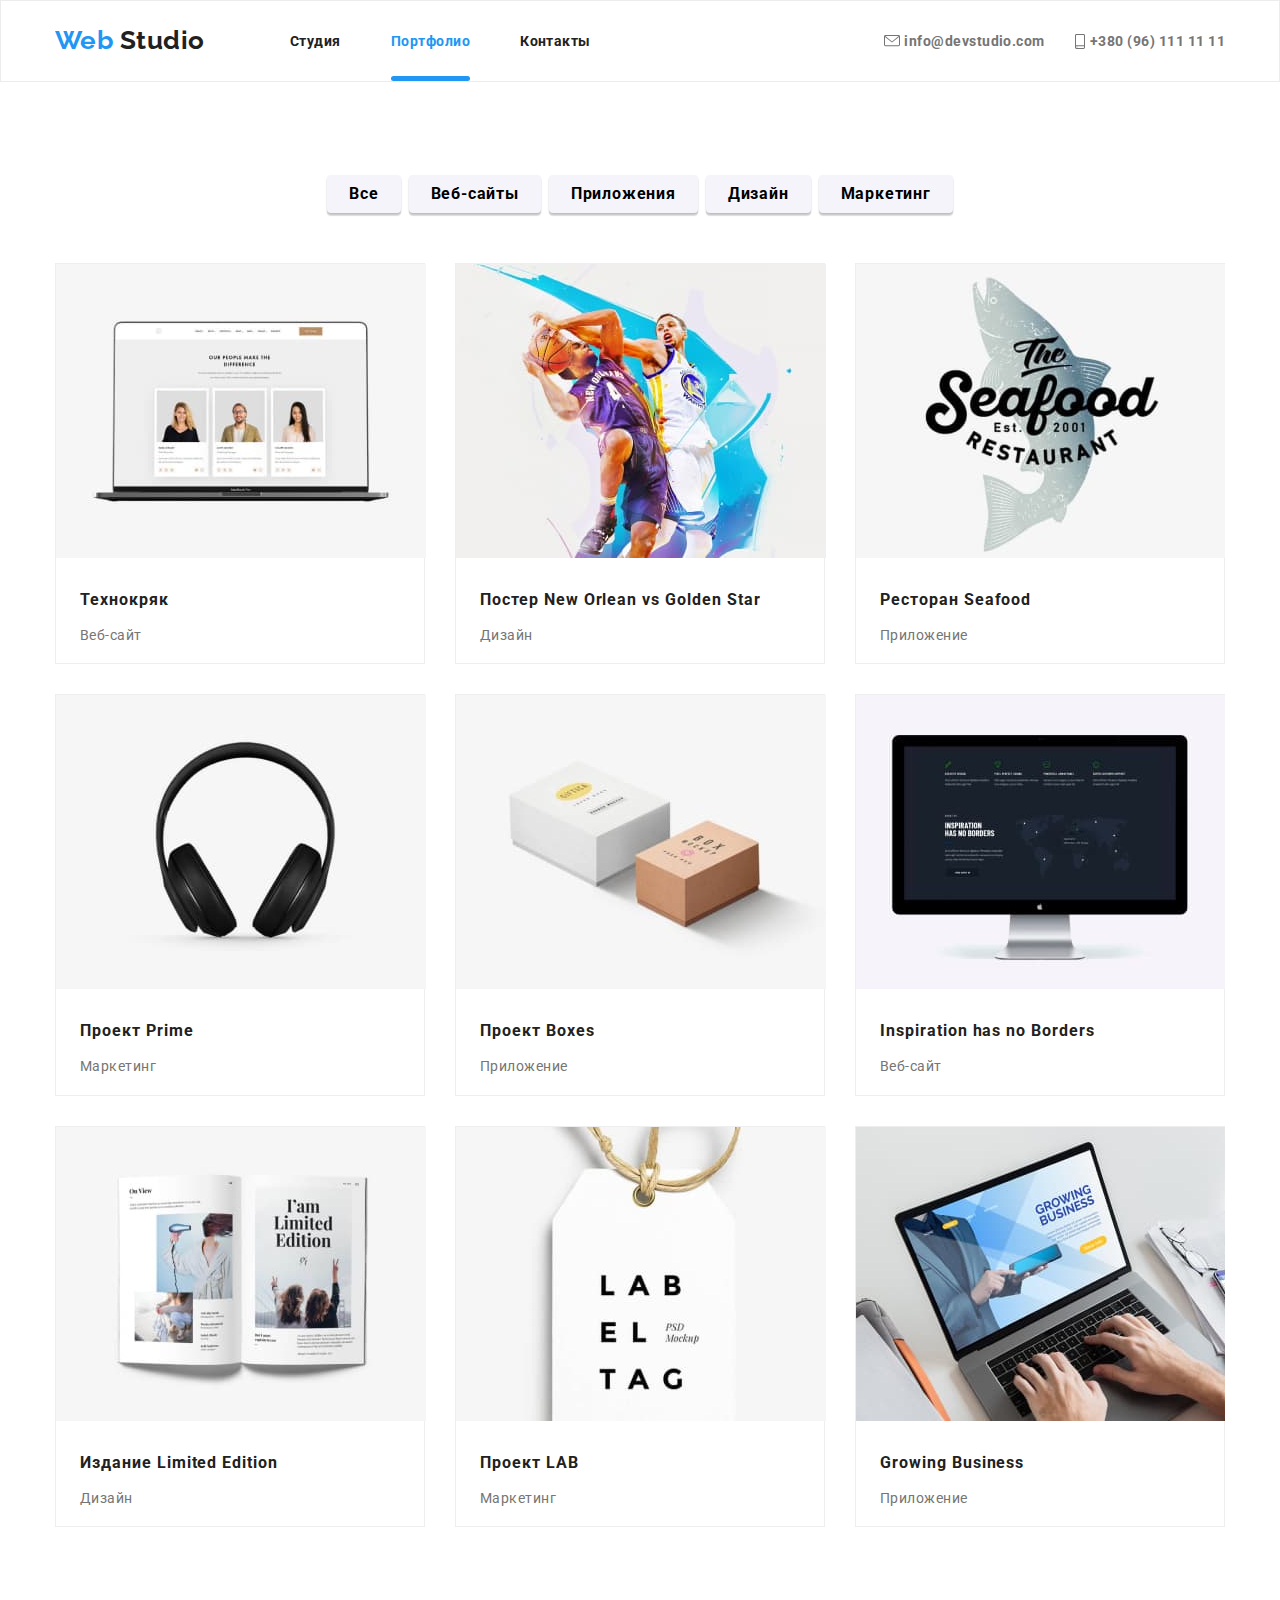
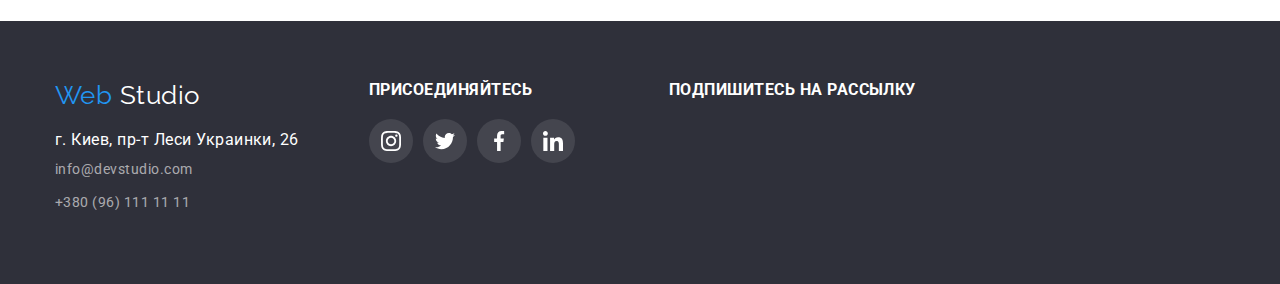
==== commit 0e3ad644: "fix images" ====
--- a/portfolio.html
+++ b/portfolio.html
@@ -21,7 +21,7 @@
                     <li><a href="#">Контакты</a></li>
                 </ul>
             </nav>
-            <address class="addres-header">
+            <address class="addres-header flex-container">
                 <ul class="contact flex-container">
                     <li class="envelope">
                         <a href="mailto:info@devstudio.com" aria-label="e-mail">info@devstudio.com</a>
--- a/css/styles.css
+++ b/css/styles.css
@@ -71,20 +71,19 @@
 }
 
 .wrapper-in-header{
-    height: 80px;
+    min-height: 80px;
+    justify-content: space-between;
 }
 
 .flex-container{
     display: flex;
     align-items: stretch;
-    flex-grow: 2;
     flex-wrap: wrap;
-
 }
 
     header li, header a{
         display: block;
-        line-height: 77px;
+        align-self: center;
         font-weight: 700;
         color: var(--main-font-color);
     }
@@ -108,17 +107,17 @@
             .top-nav-ul li:not(:last-child){
                 margin-right: 50px;
             }
+
+            .top-nav-ul a{
+                line-height: 80px;
+            }
         
-        .addres-header{
-            flex-grow: 1;
-        }
-
             .addres-header a{ color: var(--secondary-font-color); }
 
             .contact li:not(:last-child){
                 margin-right: 30px;
             }
-            
+          
             .contact li{
                 background-repeat: no-repeat;
                 background-position: left;
@@ -137,15 +136,23 @@
     /*menu hover effect ==================== */
     .active-page,
     .top-nav-ul a:hover,
-    .top-nav-ul a:focus{
-        color: var(--main-hover-color);
-        border-bottom: solid 3px var(--main-hover-color);
-        border-collapse: collapse;
-    }
-    
+    .top-nav-ul a:focus,
     address a:hover,
     address a:focus{
         color: var(--main-hover-color);
+        position: relative;
+    }
+
+    .active-page::after{
+        width: 100%;
+        content: "";
+        display: block;
+        position: absolute;
+        bottom: 0;
+        right: 0;
+        height: 5px;
+        background-color: var(--main-hover-color);
+        border-radius: 3px;
     }
 
 
@@ -183,7 +190,7 @@
     .join .social{
         justify-content: space-between;
     }
-
+    
         footer .logo{ color: var(--main-font-on-dark-fon-color); }
 
     .addres-footer ul li{
@@ -274,16 +281,21 @@
         text-align: left;
     }
 
-        .benefits-list div{
-            text-align: center;
-            background-color: var(--secondary-bg-color);
-            line-height: 120px;
-            border-radius: 4px;
-        }
-
-            .benefits-list div img{
-                vertical-align: middle;
-            }
+    .benefits-list li::before{
+        content: '';
+        display: block;
+        height: 120px;
+        margin-bottom: 30px;
+        background-color: var(--secondary-bg-color);
+        border-radius: 4px;
+        background-repeat: no-repeat;
+        background-position: center;
+    }
+    
+    .icon-antenna::before{ background-image: url("../images/antenna.svg"); }
+    .icon-clock::before{ background-image: url("../images/clock.svg"); }
+    .icon-diagram::before{ background-image: url("../images/diagram.svg"); }
+    .icon-astronaut::before{ background-image: url("../images/astronaut.svg"); }
 
         .benefits-list p{
             font-family: var(--main-font-family);
@@ -355,37 +367,69 @@
     }
 
         .our-team-member b{
+            display: inline-block;
+            margin-bottom: 16px;
             font-family: var(--main-font-family);
             font-style: normal;
             font-weight: 400;
             font-size: 16px;
-            line-height: 1.9;
             text-align: center;
             color: var(--secondary-font-color);
         }
 
-        .social{
+        .our-team-member img{
+            margin-bottom: 30px;
+        }
+    
+        .our-team-member h3{
+            margin-top: 0;
+            margin-bottom: 10px;
+        }
+    
+        .our-team-member .social{
+            margin-left: 32px;
+            margin-right: 32px;
+            justify-content: space-between;
+        }
+
+        .social li{
+            width: 44px;
+            height: 44px;
             margin-bottom: 24px;
             justify-content: space-evenly;
-        }
-
-            .social li,
-            .join li{
-                height: 44px;
-                background-repeat: no-repeat;
-            }
-
-                .social a,
-                .join a{ /* .join icons in footer */
-                    display: block;
-                    width: 44px;
-                    height: 44px;
-                }
+            border-radius: 50%;
+        }
+
+        .social a{
+            width: 44px;
+            height: 44px;
+            display: block;
+        }
+
+        footer .social a{
+            border-radius: 50%;
+            background: rgba(255, 255, 255, 0.1);
+        }
+
+        .social li:hover,
+        .social li:focus{
+            background-color: var(--main-hover-color);
+        }
             
             .instagram {background-image: url("../images/instagramico.svg");}
             .twitter {background-image: url("../images/twitterico.svg");}
             .facebook {background-image: url("../images/facebookico.svg");}
             .linkedin {background-image: url("../images/linkedinico.svg");}
+
+            footer .social li{
+                background-repeat: no-repeat;
+                background-position: center;
+            } 
+
+            footer .instagram {background-image: url("../images/footer-img/instagram.svg");}
+            footer .twitter {background-image: url("../images/footer-img/twitter.svg");}
+            footer .facebook {background-image: url("../images/footer-img/facebook.svg");}
+            footer .linkedin {background-image: url("../images/footer-img/linkedin.svg");}
             
 
 
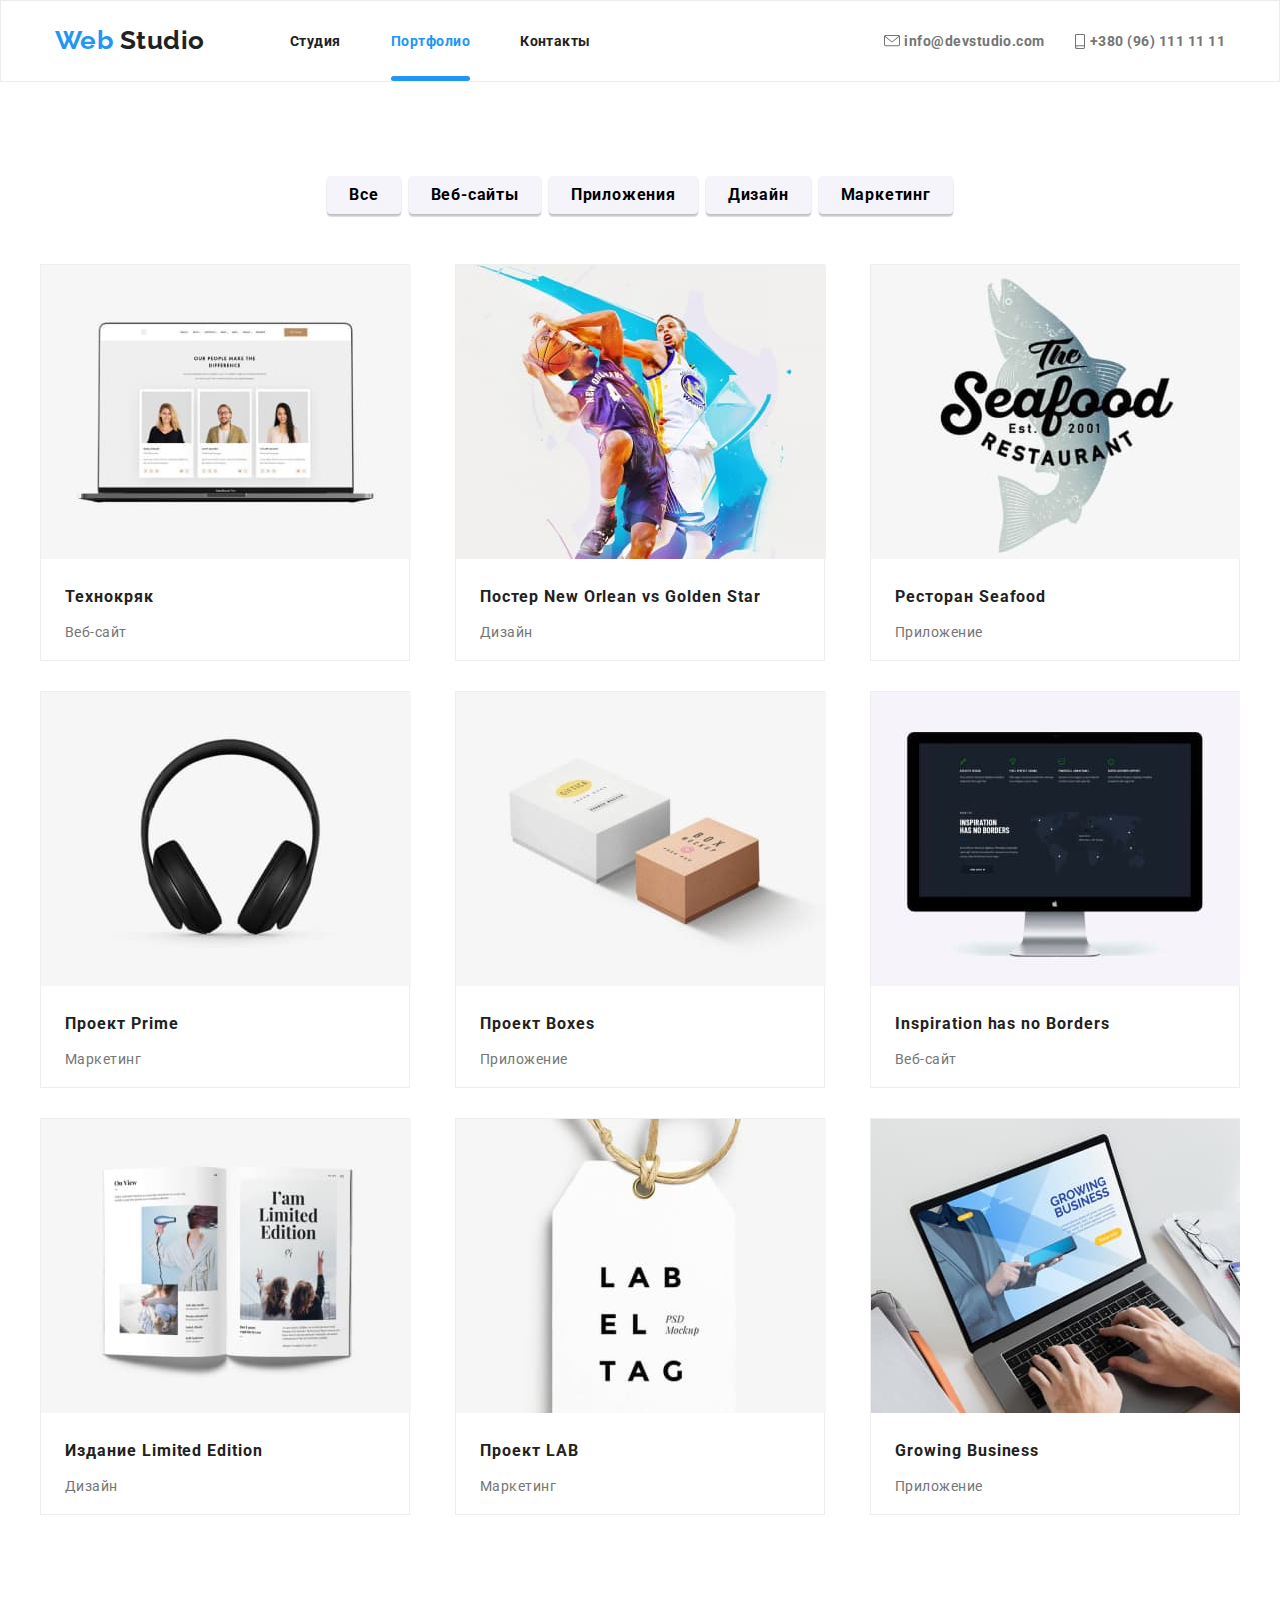
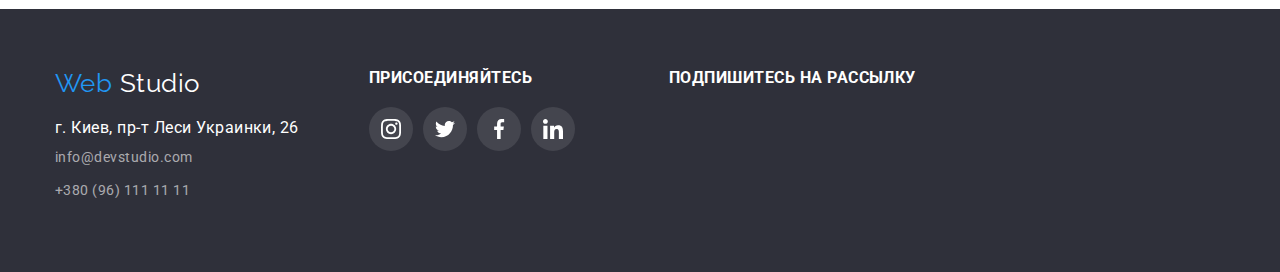
==== commit 557724b3: "rev 1.0 fixes" ====
--- a/portfolio.html
+++ b/portfolio.html
@@ -12,7 +12,7 @@
 
 <body>
     <header>
-        <div class="wrapper-in-header section flex-container">
+        <div class="section container flex-container">
             <nav class="top flex-container">
                 <a class="logo" href="./index.html" aria-label="Главная страница"><span>Web</span> Studio</a>
                 <ul class="top-nav-ul flex-container">
@@ -34,116 +34,118 @@
     </header>
     <main>
         <section class="section portfolio">
-            <h1 class="hidden-header-h">Портфолио</h1>
-            <ul class="btn-group flex-container">
-                <li><button type="button">Все</button></li>
-                <li><button type="button">Веб-сайты</button></li>
-                <li><button type="button">Приложения</button></li>
-                <li><button type="button">Дизайн</button></li>
-                <li><button type="button">Маркетинг</button></li>
-            </ul>
-            <ul class="ul-portfolio flex-container">
-                <li>
-                    <a href="#" aria-label="Ноутбук Технокряк">
-                        <p class="hover-text" hidden>
-                            Технокряк это современная площадка распространения коронавируса.
-                            Компании используют эту платформу для цифрового шпионажа и атак
-                            на защищённые сервера конкурентов.
-                        </p>
-                        <img src="./images/portfolio/project1.jpg" alt="Ноутбук Технокряк">
-                        <h2>Технокряк</h2>
-                        <p class="filter">Веб-сайт</p>
-                    </a>
-                </li>
-                <li class="project2">
-                    <a href="#" aria-label="Постер Баскербол">
-                        <p class="hover-text" hidden>
-                            Технокряк это современная площадка распространения коронавируса. Компании используют эту платформу для цифрового
-                            шпионажа и атак на защищённые сервера конкурентов.
-                        </p>
-                        <img src="./images/portfolio/project2.jpg" alt="Постер Баскербол">
-                        <h2>Постер New Orlean vs Golden Star</h2>
-                        <p class="filter">Дизайн</p>
-                    </a>
-                </li>
-                <li class="project3">
-                    <a href="#" aria-label="Ресторан Seafood">
-                        <p class="hover-text" hidden>
-                            Технокряк это современная площадка распространения коронавируса. Компании используют эту платформу для цифрового
-                            шпионажа и атак на защищённые сервера конкурентов.
-                        </p>
-                        <img src="./images/portfolio/project3.jpg" alt="Лого Ресторана Seafood">
-                        <h2>Ресторан Seafood</h2>
-                        <p class="filter">Приложение</p>
-                    </a>
-                </li>
-                <li class="project4">
-                    <a href="#" aria-label="Проект Prime">
-                        <p class="hover-text" hidden>
-                            Технокряк это современная площадка распространения коронавируса. Компании используют эту платформу для цифрового
-                            шпионажа и атак на защищённые сервера конкурентов.
-                        </p>
-                        <img src="./images/portfolio/project4.jpg" alt="Наушники">
-                        <h2>Проект Prime</h2>
-                        <p class="filter">Маркетинг</p>
-                    </a>
-                </li>
-                <li class="project5">
-                    <a href="#" aria-label="Проект коробки">
-                        <p class="hover-text" hidden>
-                            Технокряк это современная площадка распространения коронавируса. Компании используют эту платформу для цифрового
-                            шпионажа и атак на защищённые сервера конкурентов.
-                        </p>
-                        <img src="./images/portfolio/project5.jpg" alt="Чудо коробки">
-                        <h2>Проект Boxes</h2>
-                        <p class="filter">Приложение</p>
-                    </a>
-                </li>
-                <li class="project6">
-                    <a href="#" aria-label="Веб-сайт">
-                        <p class="hover-text" hidden>
-                            Технокряк это современная площадка распространения коронавируса. Компании используют эту платформу для цифрового
-                            шпионажа и атак на защищённые сервера конкурентов.
-                        </p>
-                        <img src="./images/portfolio/project6.jpg" alt="Сайт на мониторе">
-                        <h2>Inspiration has no Borders</h2>
-                        <p class="filter">Веб-сайт</p>
-                    </a>
-                </li>
-                <li class="project7">
-                    <a href="#" aria-label="Дизайн">
-                        <p class="hover-text" hidden>
-                            Технокряк это современная площадка распространения коронавируса. Компании используют эту платформу для цифрового
-                            шпионажа и атак на защищённые сервера конкурентов.
-                        </p>
-                        <img src="./images/portfolio/project7.jpg" alt="Разворот книги с фантастическим дизайном">
-                        <h2>Издание Limited Edition</h2>
-                        <p class="filter">Дизайн</p>
-                    </a>
-                </li>
-                <li class="project8">
-                    <a href="#" aria-label="Маркетинг">
-                        <p class="hover-text" hidden>
-                            Технокряк это современная площадка распространения коронавируса. Компании используют эту платформу для цифрового
-                            шпионажа и атак на защищённые сервера конкурентов.
-                        </p>
-                        <img src="./images/portfolio/project8.jpg" alt="Прикольная лейба на шнурке">
-                        <h2>Проект LAB</h2>
-                        <p class="filter">Маркетинг</p>
-                    </a>
-                </li>
-                <li class="project9">
-                    <a href="#" aria-label="Приложение">
-                        <p class="hover-text" hidden>
-                            Технокряк это современная площадка распространения коронавируса. Компании используют эту платформу для цифрового
-                            шпионажа и атак на защищённые сервера конкурентов.
-                        </p>
-                        <img src="./images/portfolio/project9.jpg" alt="Приложение на ноутбуке">
-                        <h2>Growing Business</h2>
-                        <p class="filter">Приложение</p>
-                    </a>
-                </li>
-            </ul>
+            <div class="container">
+                <h1 class="hidden-header-h">Портфолио</h1>
+                <ul class="btn-group flex-container">
+                    <li><button type="button">Все</button></li>
+                    <li><button type="button">Веб-сайты</button></li>
+                    <li><button type="button">Приложения</button></li>
+                    <li><button type="button">Дизайн</button></li>
+                    <li><button type="button">Маркетинг</button></li>
+                </ul>
+                <ul class="ul-portfolio flex-container">
+                    <li>
+                        <a href="#" aria-label="Ноутбук Технокряк">
+                            <p class="hover-text" hidden>
+                                Технокряк это современная площадка распространения коронавируса.
+                                Компании используют эту платформу для цифрового шпионажа и атак
+                                на защищённые сервера конкурентов.
+                            </p>
+                            <img src="./images/portfolio/project1.jpg" alt="Ноутбук Технокряк">
+                            <h2>Технокряк</h2>
+                            <p class="filter">Веб-сайт</p>
+                        </a>
+                    </li>
+                    <li>
+                        <a href="#" aria-label="Постер Баскербол">
+                            <p class="hover-text" hidden>
+                                Технокряк это современная площадка распространения коронавируса. Компании используют эту платформу для цифрового
+                                шпионажа и атак на защищённые сервера конкурентов.
+                            </p>
+                            <img src="./images/portfolio/project2.jpg" alt="Постер Баскербол">
+                            <h2>Постер New Orlean vs Golden Star</h2>
+                            <p class="filter">Дизайн</p>
+                        </a>
+                    </li>
+                    <li>
+                        <a href="#" aria-label="Ресторан Seafood">
+                            <p class="hover-text" hidden>
+                                Технокряк это современная площадка распространения коронавируса. Компании используют эту платформу для цифрового
+                                шпионажа и атак на защищённые сервера конкурентов.
+                            </p>
+                            <img src="./images/portfolio/project3.jpg" alt="Лого Ресторана Seafood">
+                            <h2>Ресторан Seafood</h2>
+                            <p class="filter">Приложение</p>
+                        </a>
+                    </li>
+                    <li>
+                        <a href="#" aria-label="Проект Prime">
+                            <p class="hover-text" hidden>
+                                Технокряк это современная площадка распространения коронавируса. Компании используют эту платформу для цифрового
+                                шпионажа и атак на защищённые сервера конкурентов.
+                            </p>
+                            <img src="./images/portfolio/project4.jpg" alt="Наушники">
+                            <h2>Проект Prime</h2>
+                            <p class="filter">Маркетинг</p>
+                        </a>
+                    </li>
+                    <li>
+                        <a href="#" aria-label="Проект коробки">
+                            <p class="hover-text" hidden>
+                                Технокряк это современная площадка распространения коронавируса. Компании используют эту платформу для цифрового
+                                шпионажа и атак на защищённые сервера конкурентов.
+                            </p>
+                            <img src="./images/portfolio/project5.jpg" alt="Чудо коробки">
+                            <h2>Проект Boxes</h2>
+                            <p class="filter">Приложение</p>
+                        </a>
+                    </li>
+                    <li>
+                        <a href="#" aria-label="Веб-сайт">
+                            <p class="hover-text" hidden>
+                                Технокряк это современная площадка распространения коронавируса. Компании используют эту платформу для цифрового
+                                шпионажа и атак на защищённые сервера конкурентов.
+                            </p>
+                            <img src="./images/portfolio/project6.jpg" alt="Сайт на мониторе">
+                            <h2>Inspiration has no Borders</h2>
+                            <p class="filter">Веб-сайт</p>
+                        </a>
+                    </li>
+                    <li>
+                        <a href="#" aria-label="Дизайн">
+                            <p class="hover-text" hidden>
+                                Технокряк это современная площадка распространения коронавируса. Компании используют эту платформу для цифрового
+                                шпионажа и атак на защищённые сервера конкурентов.
+                            </p>
+                            <img src="./images/portfolio/project7.jpg" alt="Разворот книги с фантастическим дизайном">
+                            <h2>Издание Limited Edition</h2>
+                            <p class="filter">Дизайн</p>
+                        </a>
+                    </li>
+                    <li>
+                        <a href="#" aria-label="Маркетинг">
+                            <p class="hover-text" hidden>
+                                Технокряк это современная площадка распространения коронавируса. Компании используют эту платформу для цифрового
+                                шпионажа и атак на защищённые сервера конкурентов.
+                            </p>
+                            <img src="./images/portfolio/project8.jpg" alt="Прикольная лейба на шнурке">
+                            <h2>Проект LAB</h2>
+                            <p class="filter">Маркетинг</p>
+                        </a>
+                    </li>
+                    <li>
+                        <a href="#" aria-label="Приложение">
+                            <p class="hover-text" hidden>
+                                Технокряк это современная площадка распространения коронавируса. Компании используют эту платформу для цифрового
+                                шпионажа и атак на защищённые сервера конкурентов.
+                            </p>
+                            <img src="./images/portfolio/project9.jpg" alt="Приложение на ноутбуке">
+                            <h2>Growing Business</h2>
+                            <p class="filter">Приложение</p>
+                        </a>
+                    </li>
+                </ul>
+            </div>
         </section>
     </main>
     <footer>
--- a/css/styles.css
+++ b/css/styles.css
@@ -31,6 +31,8 @@
     box-sizing: inherit;
 }
 
+
+
 /* body ===================================================================== */
 body{
     font-family: var(--main-font-family);
@@ -38,6 +40,8 @@
     letter-spacing: 0.03em;
 }
 
+
+
 /* some reset ===================================================================== */
 a{ text-decoration: none; }
 
@@ -53,26 +57,44 @@
     margin: 0;
 }
 
+img {
+    display: block;
+    max-width: 100%;
+    height: auto;
+}
+
+.section{
+    margin: 0 auto;
+    padding-top: 94px;
+    padding-bottom: 94px;
+    padding-left: 15px;
+    padding-right: 15px;
+}
+
+.container{
+    margin: 0 auto;
+    max-width: var(--max-width);
+}
+
+
+
 /* Header ===================================================================== */
 header{
     color: var(--main-font-color);
-    border: 1px solid var(--header-border-color);;
-}
-
-.section{
-    margin: 0 auto;
-    max-width: var(--max-width);
-    padding-left: 15px;
-    padding-right: 15px;
+    border: 1px solid var(--header-border-color);
+}
+
+header div.flex-container{
+    justify-content: space-between;
+}
+
+header div.section{
+    padding-top: 0;
+    padding-bottom: 0;
 }
 
 .index-no-border{
     border: 0;
-}
-
-.wrapper-in-header{
-    min-height: 80px;
-    justify-content: space-between;
 }
 
 .flex-container{
@@ -143,6 +165,7 @@
         position: relative;
     }
 
+    /*menu underline ==================== */
     .active-page::after{
         width: 100%;
         content: "";
@@ -156,56 +179,6 @@
     }
 
 
-/*Footer ===================================================================== */
-footer{
-    color: var(--main-font-on-dark-fon-color);
-    background-color: var(--footer-bg-color);
-}
-    .wrapper-in-footer{
-        padding-top: 60px;
-        max-width: var(--max-width);
-    }
-
-    footer div{
-        vertical-align: top;
-    }
-
-    .logo-and-contact{
-        margin-right: 70px;
-        padding-bottom: 60px;
-    }
-
-    .logo-and-contact .logo,
-    .join b,
-    .subscribe b{
-        display: block;
-        margin-bottom: 20px;
-    }
-
-    .join{
-        width: 206px;
-        margin-right: 94px;
-    }
-
-    .join .social{
-        justify-content: space-between;
-    }
-    
-        footer .logo{ color: var(--main-font-on-dark-fon-color); }
-
-    .addres-footer ul li{
-        margin-bottom: 9px;
-    }
-
-    .addres-footer ul li a{
-        font-family: var(--main-font-family);
-        font-style: normal;
-        font-weight: 400;
-        line-height: 1.7;
-        font-size: 14px;
-        color: var(--address-footer-a-color);
-    }
-
 
 /*Main element ===================== index.html ================================================*/
 .hero{
@@ -213,7 +186,7 @@
     background-image: url("../images/hero-image.jpg");
     background-position: center;
     height: 600px;
-    margin-bottom: 94px;
+
 }
 
     .wrapper-bg-transparent-in-hero{
@@ -222,9 +195,9 @@
     }
 
     .hero h1{
-        margin: 0;
+        margin-top:0;
+        margin-bottom: 30px;
         padding-top: 200px;
-        padding-bottom: 30px;
         color:var(--main-font-on-dark-fon-color);
         font-family: var(--main-font-family);
         font-style: normal;
@@ -262,10 +235,6 @@
 
 
 /*in section benefits ===================== index.html ================================================*/
-.benefits{
-    margin-bottom: 94px;
-}
-
 .hidden-header-h{
     line-height: 0;
     font-size: 0;
@@ -279,6 +248,10 @@
     .benefits-list li{
         width: 270px;
         text-align: left;
+    }
+
+    .benefits-list li h3{
+        margin: 0;
     }
 
     .benefits-list li::before{
@@ -309,8 +282,8 @@
 
 
 /*in section what-we-do ===================== index.html ================================================*/
-.what-we-do{
-    margin-bottom: 94px;
+.what-we-do.section{
+    padding-top: 0;
 }
 
 .section-title{
@@ -327,6 +300,7 @@
 }
 
     .what-we-do h3{
+        margin: 0;
         background-color: var(--what-we-do-card-header-bg-color);
         line-height: 70px;
         font-family: var(--main-font-family);
@@ -346,15 +320,14 @@
 
 .our-team-list{
     justify-content: space-between;
-    padding-bottom: 94px;
 }
 
 .our-team h2{
-    padding-top: 94px;
     margin-bottom: 50px;
 }
         
     .our-team-member{
+        padding-bottom: 24px;
         background-color:var(--member-card-bg-color);
         width: 270px;
         text-align: center;
@@ -387,18 +360,19 @@
         }
     
         .our-team-member .social{
-            margin-left: 32px;
-            margin-right: 32px;
-            justify-content: space-between;
+            justify-content: center;
         }
 
         .social li{
+            margin-right: 10px;
             width: 44px;
             height: 44px;
-            margin-bottom: 24px;
             justify-content: space-evenly;
             border-radius: 50%;
         }
+            .social li:last-child{
+                margin-right: 0;
+            }
 
         .social a{
             width: 44px;
@@ -436,7 +410,6 @@
 /*in section clients ===================== index.html ================================================*/
 .clients{
     text-align: center;
-    margin-top: 94px;
 }
     .clients .section-title{
         margin-bottom: 50px;
@@ -444,7 +417,6 @@
 
     .clients-list{
         justify-content: space-between;
-        margin-bottom: 94px;
     }
 
     .clients li{
@@ -475,11 +447,6 @@
 
 
 /*in section portfolio ===================== portfolio.html ================================================*/    
-.portfolio{
-    margin-top: 93px;
-    max-width: var(--max-width);
-}
-
     .btn-group{
         margin-bottom: 50px;
         text-align: center;
@@ -515,9 +482,7 @@
     .ul-portfolio{
         text-align: center;
         justify-content: space-between;
-        margin-bottom: 30px;
         overflow: hidden;
-        margin-bottom: 94px;
     }
 
         .ul-portfolio li{
@@ -562,4 +527,61 @@
                     font-style: normal;
                     font-weight: 400;
                     font-size: 14px;
-                }+                }
+
+
+
+/*Footer ===================================================================== */
+footer{
+    color: var(--main-font-on-dark-fon-color);
+    background-color: var(--footer-bg-color);
+}
+
+footer div.section{
+    padding-top: 60px;
+    padding-bottom: 60px;
+}
+   
+    .wrapper-in-footer{
+        padding-top: 60px;
+        max-width: var(--max-width);
+    }
+
+    footer div{
+        vertical-align: top;
+    }
+
+    .logo-and-contact{
+        margin-right: 70px;
+    }
+
+    .logo-and-contact .logo,
+    .join b,
+    .subscribe b{
+        display: block;
+        margin-bottom: 20px;
+    }
+
+    .join{
+        width: 206px;
+        margin-right: 94px;
+    }
+
+    .join .social{
+        justify-content: space-between;
+    }
+    
+        footer .logo{ color: var(--main-font-on-dark-fon-color); }
+
+    .addres-footer ul li{
+        margin-bottom: 9px;
+    }
+
+    .addres-footer ul li a{
+        font-family: var(--main-font-family);
+        font-style: normal;
+        font-weight: 400;
+        line-height: 1.7;
+        font-size: 14px;
+        color: var(--address-footer-a-color);
+    }